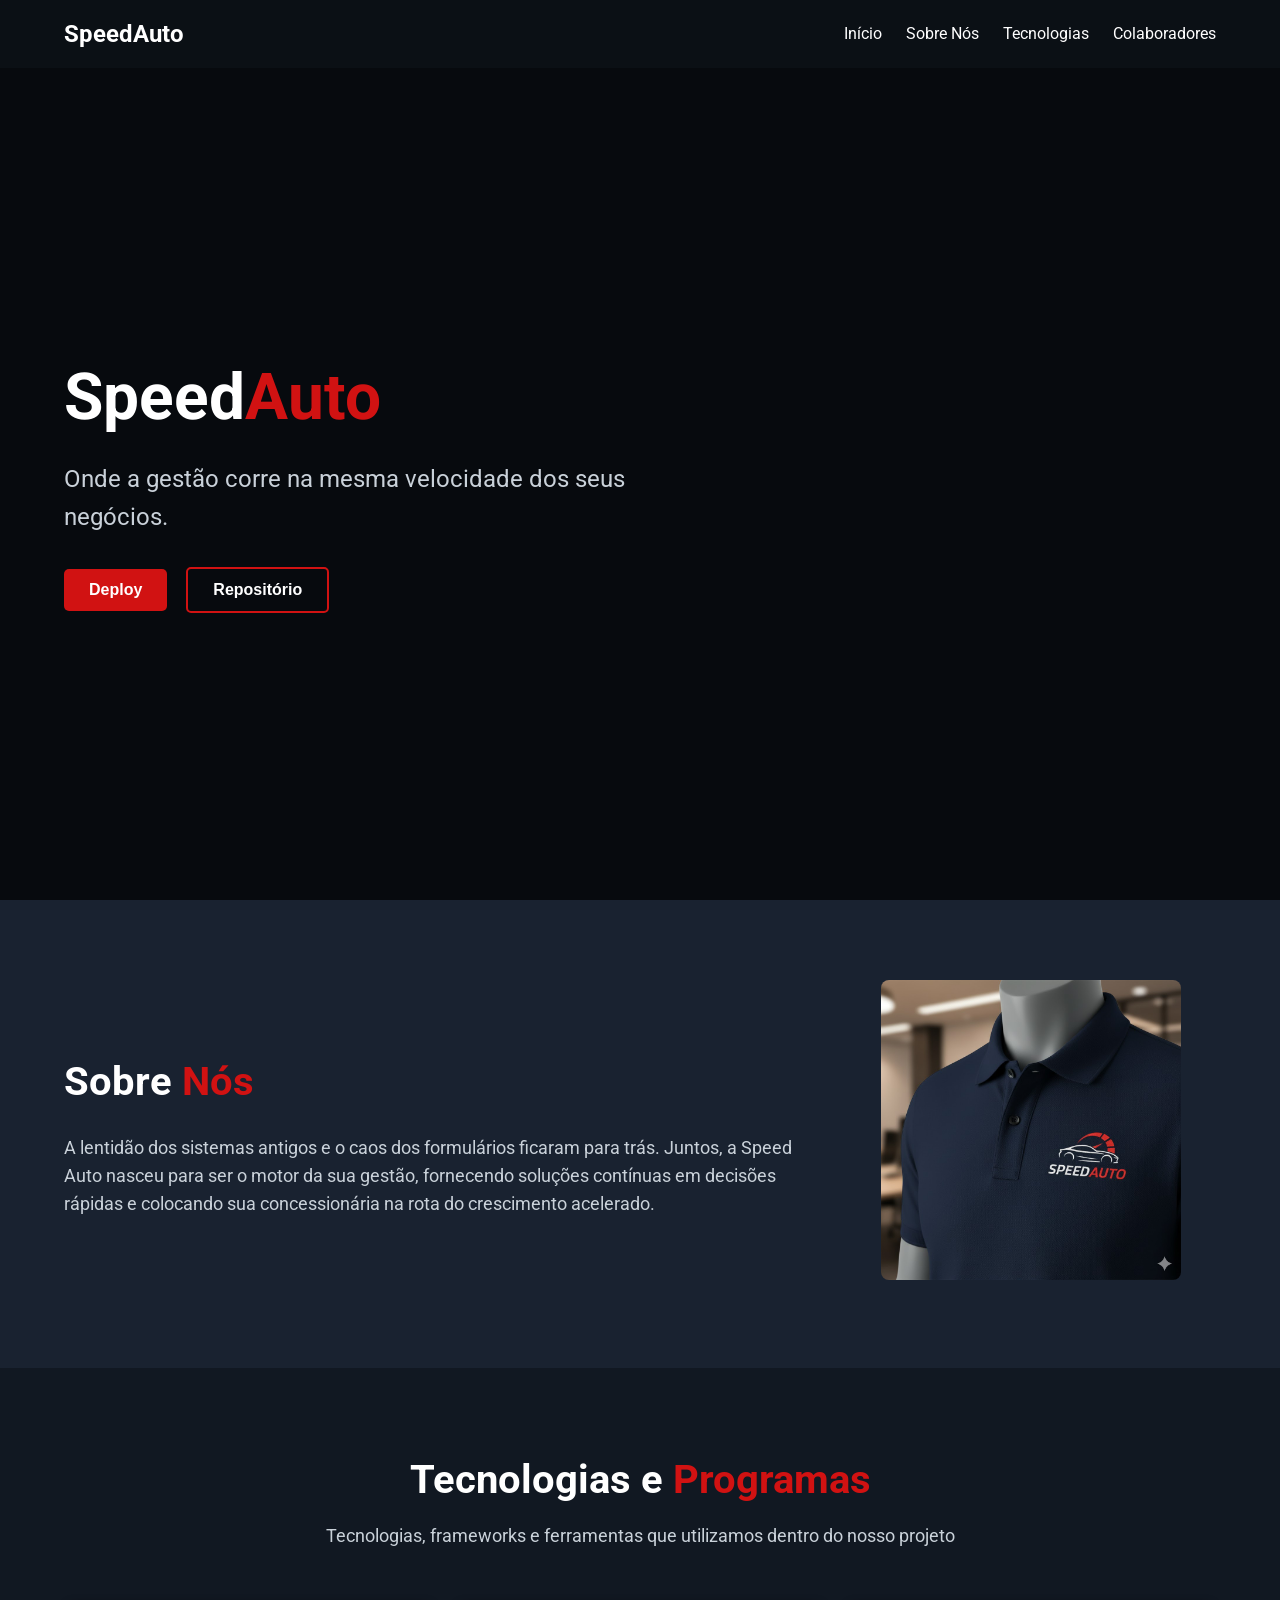
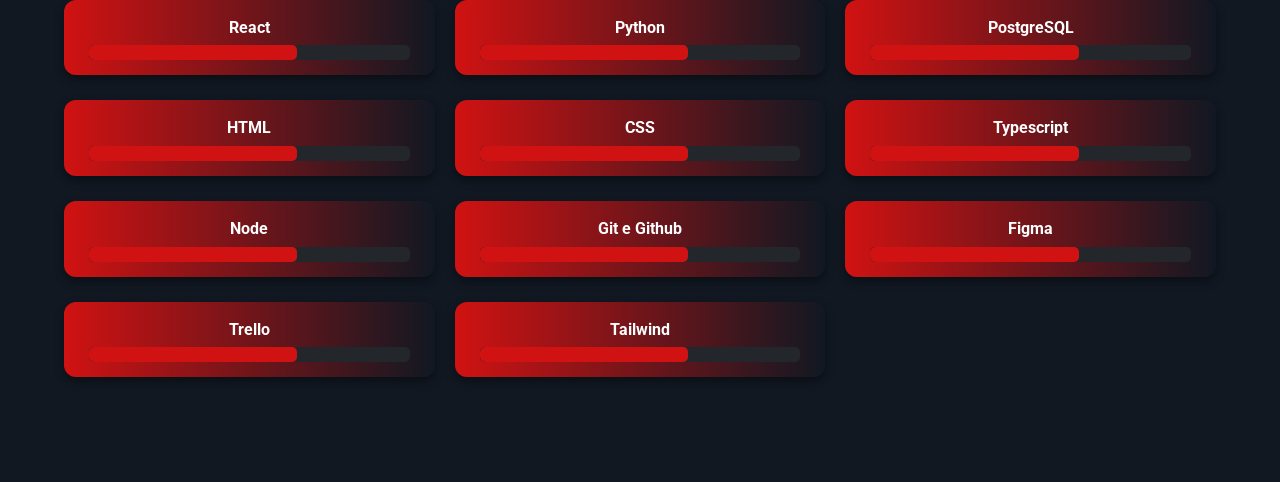
==== trabalho/index.html @ 15f043ed "Add files via upload" ====
<!DOCTYPE html>
<html lang="pt-BR">
<head>
    <meta charset="UTF-8">
    <meta name="viewport" content="width=device-width, initial-scale=1.0">
    <title>SpeedAuto - Gestão na velocidade do seu negócio</title>
    <link rel="stylesheet" href="style.css">
    <link href="https://fonts.googleapis.com/css2?family=Roboto:wght@400;700&display=swap" rel="stylesheet">
</head>
<body>

    <header>
        <div class="container">
            <div class="logo">SpeedAuto</div>
            <nav>
                <a href="#inicio">Início</a>
                <a href="#sobre">Sobre Nós</a>
                <a href="#tecnologias">Tecnologias</a>
                <a href="#colaboradores">Colaboradores</a>
            </nav>
        </div>
    </header>

    <section class="hero-section" id="inicio">
        <div class="overlay"></div>
        <div class="container content">
            <div class="hero-text">
                <h1>Speed<span class="auto-highlight">Auto</span></h1>
                <p>Onde a gestão corre na mesma velocidade dos seus negócios.</p>
                <div class="hero-actions">
                    <button class="btn deploy">Deploy</button>
                    <button class="btn repositorio">Repositório</button>
                </div>
            </div>
            <div class="hero-image">
                </div>
        </div>
    </section>

    <section class="about-section" id="sobre">
        <div class="container">
            <div class="about-content">
                <div class="about-text">
                    <h2>Sobre <span class="highlight">Nós</span></h2>
                    <p>A lentidão dos sistemas antigos e o caos dos formulários ficaram para trás. Juntos, a Speed Auto nasceu para ser o motor da sua gestão, fornecendo soluções contínuas em decisões rápidas e colocando sua concessionária na rota do crescimento acelerado.</p>
                </div>
                <div class="about-image">
                    <img src="camiseta.html.jpeg" alt="Camisa SpeedAuto">
                </div>
            </div>
        </div>
    </section>

    <section class="tech-section" id="tecnologias">
        <div class="container">
            <h2>Tecnologias e <span class="highlight">Programas</span></h2>
            <p class="subtitle">Tecnologias, frameworks e ferramentas que utilizamos dentro do nosso projeto</p>

            <div class="tech-grid">
                <div class="tech-column">
                    <div class="tech-item">
                        <span class="tech-name">React</span>
                        <div class="tech-bar"></div>
                    </div>
                    <div class="tech-item">
                        <span class="tech-name">HTML</span>
                        <div class="tech-bar"></div>
                    </div>
                    <div class="tech-item">
                        <span class="tech-name">Node</span>
                        <div class="tech-bar"></div>
                    </div>
                    <div class="tech-item">
                        <span class="tech-name">Trello</span>
                        <div class="tech-bar"></div>
                    </div>
                </div>

                <div class="tech-column">
                    <div class="tech-item">
                        <span class="tech-name">Python</span>
                        <div class="tech-bar"></div>
                    </div>
                    <div class="tech-item">
                        <span class="tech-name">CSS</span>
                        <div class="tech-bar"></div>
                    </div>
                    <div class="tech-item">
                        <span class="tech-name">Git e Github</span>
                        <div class="tech-bar"></div>
                    </div>
                    <div class="tech-item">
                        <span class="tech-name">Tailwind</span>
                        <div class="tech-bar"></div>
                    </div>
                </div>

                <div class="tech-column">
                    <div class="tech-item">
                        <span class="tech-name">PostgreSQL</span>
                        <div class="tech-bar"></div>
                    </div>
                    <div class="tech-item">
                        <span class="tech-name">Typescript</span>
                        <div class="tech-bar"></div>
                    </div>
                    <div class="tech-item">
                        <span class="tech-name">Figma</span>
                        <div class="tech-bar"></div>
                    </div>
                        </div>
                </div>
            </div>
        </div>
    </section>

    <footer>
        </footer>

</body>
</html>
---- trabalho/style.css ----
/* Variáveis de Cores */
:root {
    --primary-color: #d11212; /* Vermelho vibrante */
    --secondary-color: #111822; /* Fundo escuro/quase preto */
    --text-color: #ffffff;
    --background-dark: #192230; /* Fundo de seção */
    --bar-color: #23272b; /* Cor da barra de progresso (fundo) */
}

/* Reset Básico */
* {
    margin: 0;
    padding: 0;
    box-sizing: border-box;
}

body {
    font-family: 'Roboto', sans-serif;
    color: var(--text-color);
    background-color: var(--secondary-color);
    line-height: 1.6;
}

.container {
    width: 90%;
    max-width: 1200px;
    margin: 0 auto;
}

.highlight {
    color: var(--primary-color);
}

.btn {
    padding: 10px 20px;
    border: none;
    border-radius: 5px;
    cursor: pointer;
    font-weight: bold;
    transition: background-color 0.3s;
}

/* --- Cabeçalho --- */
header {
    background-color: rgba(13, 17, 23, 0.9); /* Fundo semi-transparente */
    position: fixed;
    width: 100%;
    z-index: 100;
}

header .container {
    display: flex;
    justify-content: space-between;
    align-items: center;
    padding: 15px 0;
}

.logo {
    font-size: 1.5rem;
    font-weight: 700;
    color: var(--text-color);
}

nav a {
    color: var(--text-color);
    text-decoration: none;
    margin-left: 20px;
    transition: color 0.3s;
}

nav a:hover {
    color: var(--primary-color);
}

.btn-abrir {
    background-color: #2da44e; /* Botão verde para contraste */
    color: var(--text-color);
    padding: 8px 15px;
    margin-left: 20px;
    border: none;
    border-radius: 5px;
    cursor: pointer;
    font-weight: bold;
}

/* --- Hero Section --- */
.hero-section {
    position: relative;
    height: 100vh;
    display: flex;
    align-items: center;
    justify-content: center;
    text-align: left;
    /* Imagem de Fundo Placeholder */
    background-image: url('https://via.placeholder.com/1920x1080/0d1117/ffffff?text=Fundo+Oficina+Mecânica'); 
    background-size: cover;
    background-position: center;
}

.overlay {
    position: absolute;
    top: 0;
    left: 0;
    width: 100%;
    height: 100%;
    background: rgba(0, 0, 0, 0.6); /* Escurece a imagem */
}

.hero-section .content {
    position: relative;
    z-index: 1;
    display: flex;
    flex-direction: column;
    justify-content: center;
    height: 100%;
    padding-top: 60px; /* Ajusta por causa do cabeçalho fixo */
}

.hero-text {
    max-width: 600px;
}

.hero-text h1 {
    font-size: 4rem;
    font-weight: 700;
    margin-bottom: 10px;
}

.hero-text .auto-highlight {
    color: var(--primary-color);
}

.hero-text p {
    font-size: 1.5rem;
    margin-bottom: 30px;
    color: #c9d1d9;
}

.hero-actions .btn {
    margin-right: 15px;
    font-size: 1rem;
    padding: 12px 25px;
}

.deploy {
    background-color: var(--primary-color);
    color: var(--text-color);
}

.repositorio {
    background-color: transparent;
    border: 2px solid var(--primary-color);
    color: var(--text-color);
}

/* --- Seção Sobre Nós --- */
.about-section {
    padding: 80px 0;
    background-color: var(--background-dark);
}

.about-content {
    display: flex;
    gap: 40px;
    align-items: center;
}

.about-text {
    flex: 2;
}

.about-text h2 {
    font-size: 2.5rem;
    margin-bottom: 20px;
}

.about-text p {
    font-size: 1.1rem;
    color: #c9d1d9;
}

.about-image {
    flex: 1;
    text-align: center;
}

.about-image img {
    width: 100%;
    max-width: 300px;
    height: auto;
    border-radius: 8px;
    object-fit: cover;
}



/* --- Seção Tecnologias --- */
.tech-section {
    padding: 80px 0;
    background-color: var(--secondary-color);
}

.tech-section h2 {
    font-size: 2.5rem;
    margin-bottom: 10px;
    text-align: center;
}

.tech-section .subtitle {
    text-align: center;
    color: #c9d1d9;
    margin-bottom: 50px;
    font-size: 1.1rem;
}

.tech-grid {
    display: flex;
    justify-content: space-between;
    gap: 40px;
}

.tech-column {
    flex: 1;
    min-width: 120px;
}

.tech-item {
    margin-bottom: 25px;
}

.tech-name {
    display: block;
    margin-bottom: 5px;
    font-weight: 700;
}

.tech-bar {
    background-color: var(--bar-color);
    height: 15px;
    border-radius: 5px;
    position: relative;
    overflow: hidden;
}

.tech-bar::after {
    content: '';
    position: absolute;
    top: 0;
    left: 0;
    height: 100%;
    background-color: var(--primary-color);
    /* Largura das barras (estimativa visual) */
    width: 65%; /* Exemplo para React, Python, PostgreSQL */
    border-radius: 5px;
}

/* --- Seção Tecnologias e Programas --- */
.tech-section {
    padding: 80px 0;
    background-color: var(--secondary-color);
}

.tech-section h2 {
    font-size: 2.5rem;
    margin-bottom: 10px;
    text-align: center;
}

.tech-section .subtitle {
    text-align: center;
    color: #c9d1d9;
    margin-bottom: 50px;
    font-size: 1.1rem;
}

/* Grade dos cards */
.tech-grid {
    display: flex;
    justify-content: center;
    flex-wrap: wrap;
    gap: 25px;
}

/* Cada item (React, Python, etc.) */
.tech-item {
    background: linear-gradient(90deg, #d11212, #111822);
    border-radius: 12px;
    color: #ffffff;
    font-weight: bold;
    font-size: 1rem;
    padding: 15px 25px;
    text-align: center;
    box-shadow: 0 4px 10px rgba(0, 0, 0, 0.4);
    transition: transform 0.3s ease, box-shadow 0.3s ease;
}
/* Efeito hover */
.tech-item:hover {
    transform: translateY(-6px);
    box-shadow: 0 6px 20px rgba(0, 0, 0, 0.6);
}

/* Layout em 3 colunas para telas grandes */
@media (min-width: 900px) {
    .tech-grid {
        display: grid;
        grid-template-columns: repeat(3, 1fr);
        gap: 10px 20px;
    }
}

/* Responsividade */
@media (max-width: 768px) {
    .tech-grid {
        grid-template-columns: 1fr 1fr;
    }
}


/* --- Responsividade Básica --- */
@media (max-width: 768px) {
    .hero-text h1 {
        font-size: 3rem;
    }

    .hero-text p {
        font-size: 1.2rem;
    }

    .about-content {
        flex-direction: column;
        text-align: center;
    }

    .about-image {
        order: -1; /* Move a imagem para cima no mobile */
        margin-bottom: 20px;
    }

    .tech-grid {
        flex-direction: column;
        gap: 20px;
    }

    nav {
        display: none; /* Simplifica a navegação para mobile */
    }

    header .container {
        justify-content: center;
    }

    .logo {
        margin-right: 0;
    }
    
    /* Para o exemplo, vamos simplificar o cabeçalho no mobile */
    nav {
        display: flex;
        flex-wrap: wrap;
        justify-content: center;
        margin-top: 10px;
    }
    nav a, .btn-abrir {
        margin: 5px 10px;
    }
}
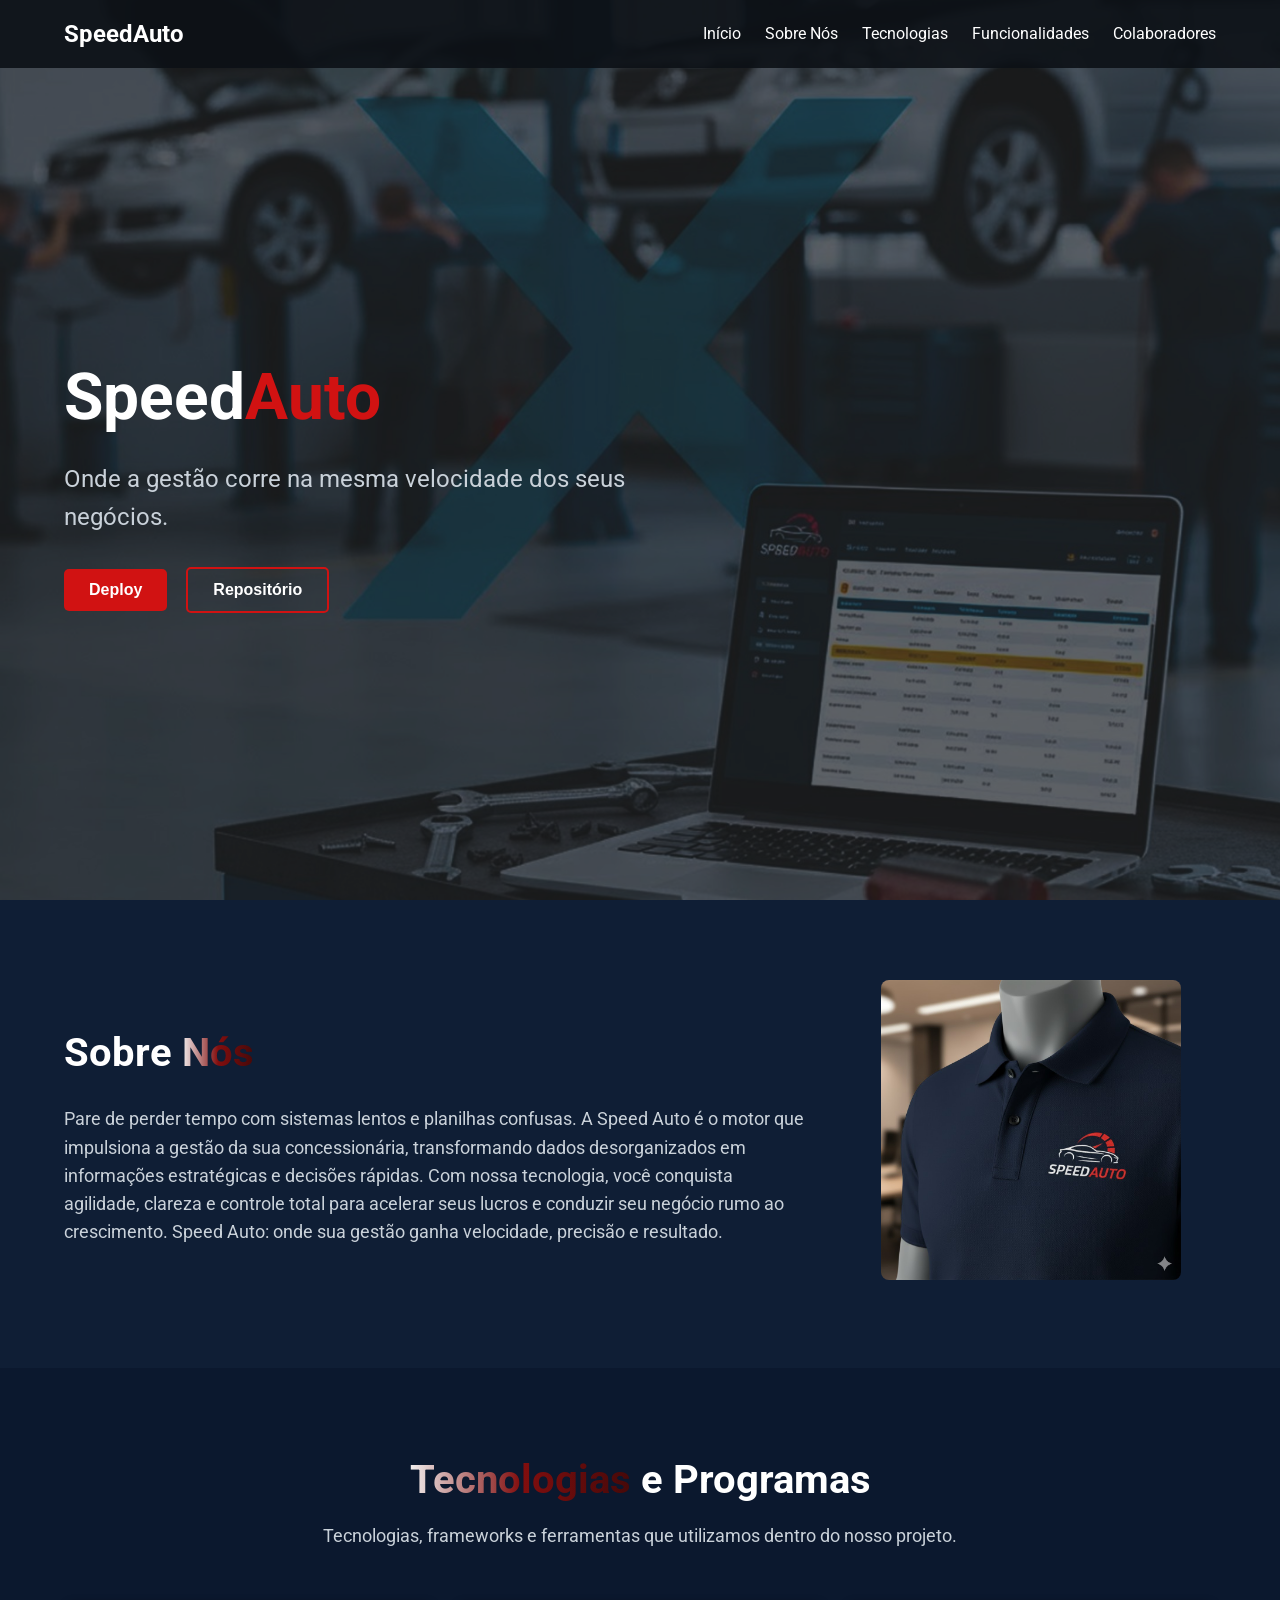
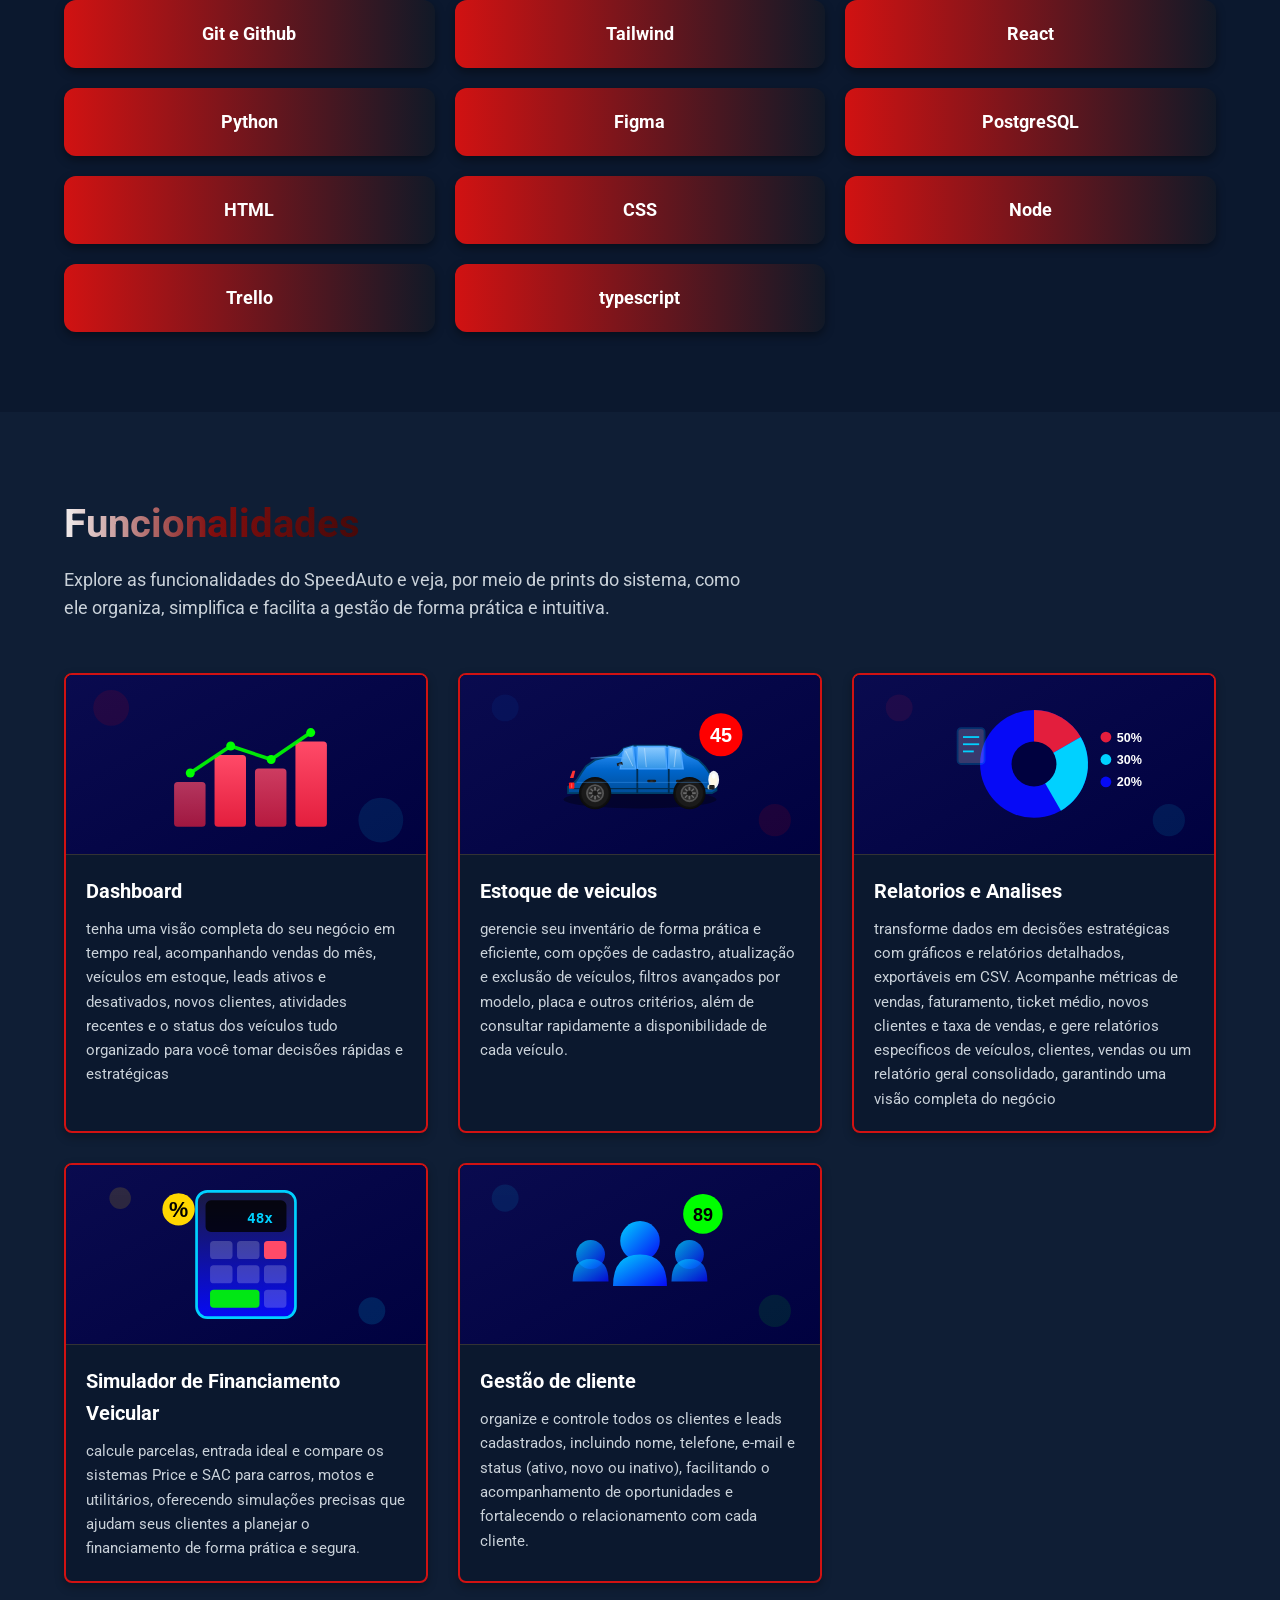
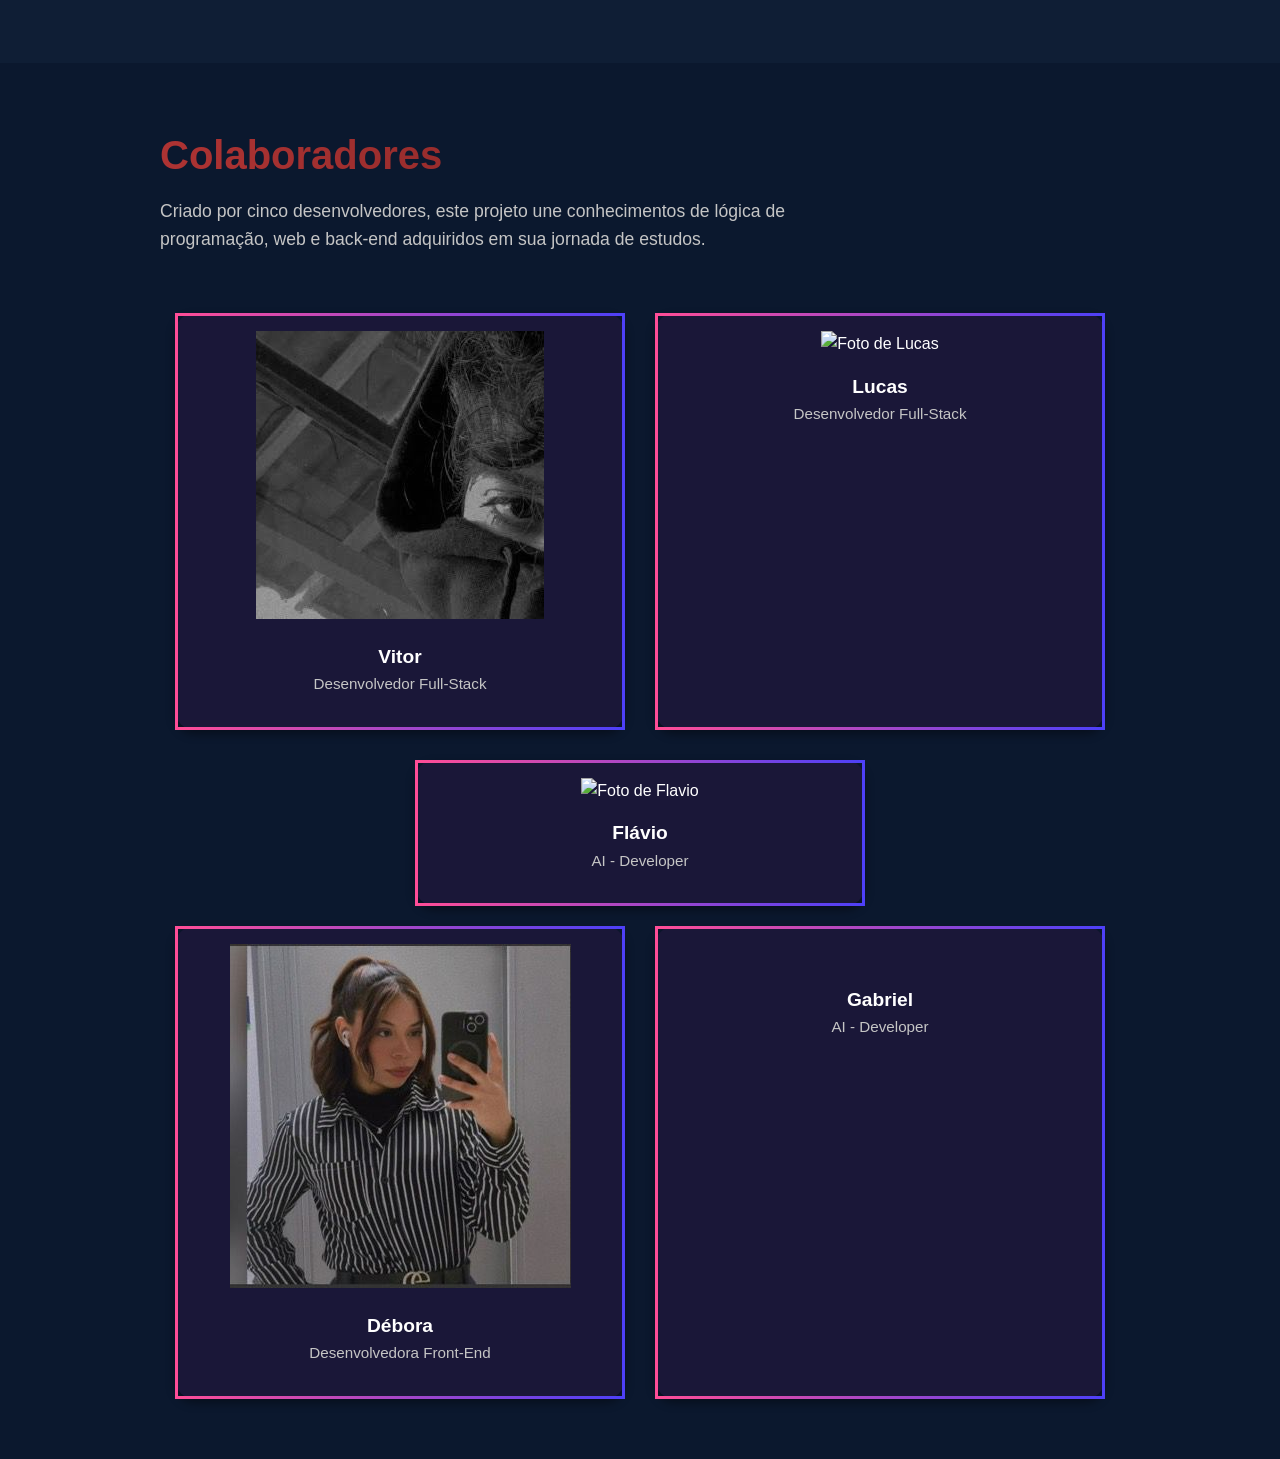
==== commit 79d7dabb: "Add files via upload" ====
--- a/trabalho/index.html
+++ b/trabalho/index.html
@@ -16,8 +16,9 @@
                 <a href="#inicio">Início</a>
                 <a href="#sobre">Sobre Nós</a>
                 <a href="#tecnologias">Tecnologias</a>
+                <a href="#funcionalidades">Funcionalidades</a>
                 <a href="#colaboradores">Colaboradores</a>
-            </nav>
+            </nav> 
         </div>
     </header>
 
@@ -25,12 +26,29 @@
         <div class="overlay"></div>
         <div class="container content">
             <div class="hero-text">
-                <h1>Speed<span class="auto-highlight">Auto</span></h1>
-                <p>Onde a gestão corre na mesma velocidade dos seus negócios.</p>
-                <div class="hero-actions">
-                    <button class="btn deploy">Deploy</button>
-                    <button class="btn repositorio">Repositório</button>
-                </div>
+            <h1>Speed<span class="auto-highlight">Auto</span></h1>
+            <p>Onde a gestão corre na mesma velocidade dos seus negócios.</p>
+            <div class="hero-actions">
+                <button class="btn deploy" data-link="https://seulinkdeploy.com">Deploy</button>
+                <button class="btn repositorio" data-link="https://github.com/lukinhasc-dev/speedauto">Repositório</button>
+            </div>
+        </div>
+    </div>
+</section>
+
+<script>
+    const buttons = document.querySelectorAll('.hero-actions button');
+
+    buttons.forEach(btn => {
+        btn.addEventListener('click', () => {
+            const link = btn.getAttribute('data-link');
+            window.open(link, '_blank'); // abre em nova aba
+        });
+    });
+</script>
+
+</div>
+
             </div>
             <div class="hero-image">
                 </div>
@@ -42,7 +60,10 @@
             <div class="about-content">
                 <div class="about-text">
                     <h2>Sobre <span class="highlight">Nós</span></h2>
-                    <p>A lentidão dos sistemas antigos e o caos dos formulários ficaram para trás. Juntos, a Speed Auto nasceu para ser o motor da sua gestão, fornecendo soluções contínuas em decisões rápidas e colocando sua concessionária na rota do crescimento acelerado.</p>
+                    <p>Pare de perder tempo com sistemas lentos e planilhas confusas.
+A Speed Auto é o motor que impulsiona a gestão da sua concessionária, transformando dados desorganizados em informações estratégicas e decisões rápidas.
+Com nossa tecnologia, você conquista agilidade, clareza e controle total para acelerar seus lucros e conduzir seu negócio rumo ao crescimento.
+Speed Auto: onde sua gestão ganha velocidade, precisão e resultado.</p>
                 </div>
                 <div class="about-image">
                     <img src="camiseta.html.jpeg" alt="Camisa SpeedAuto">
@@ -51,71 +72,210 @@
         </div>
     </section>
 
-    <section class="tech-section" id="tecnologias">
-        <div class="container">
-            <h2>Tecnologias e <span class="highlight">Programas</span></h2>
-            <p class="subtitle">Tecnologias, frameworks e ferramentas que utilizamos dentro do nosso projeto</p>
-
-            <div class="tech-grid">
-                <div class="tech-column">
-                    <div class="tech-item">
-                        <span class="tech-name">React</span>
-                        <div class="tech-bar"></div>
-                    </div>
-                    <div class="tech-item">
-                        <span class="tech-name">HTML</span>
-                        <div class="tech-bar"></div>
-                    </div>
-                    <div class="tech-item">
-                        <span class="tech-name">Node</span>
-                        <div class="tech-bar"></div>
-                    </div>
-                    <div class="tech-item">
-                        <span class="tech-name">Trello</span>
-                        <div class="tech-bar"></div>
-                    </div>
-                </div>
-
-                <div class="tech-column">
-                    <div class="tech-item">
-                        <span class="tech-name">Python</span>
-                        <div class="tech-bar"></div>
-                    </div>
-                    <div class="tech-item">
-                        <span class="tech-name">CSS</span>
-                        <div class="tech-bar"></div>
-                    </div>
-                    <div class="tech-item">
-                        <span class="tech-name">Git e Github</span>
-                        <div class="tech-bar"></div>
-                    </div>
-                    <div class="tech-item">
-                        <span class="tech-name">Tailwind</span>
-                        <div class="tech-bar"></div>
-                    </div>
-                </div>
-
-                <div class="tech-column">
-                    <div class="tech-item">
-                        <span class="tech-name">PostgreSQL</span>
-                        <div class="tech-bar"></div>
-                    </div>
-                    <div class="tech-item">
-                        <span class="tech-name">Typescript</span>
-                        <div class="tech-bar"></div>
-                    </div>
-                    <div class="tech-item">
-                        <span class="tech-name">Figma</span>
-                        <div class="tech-bar"></div>
-                    </div>
-                        </div>
-                </div>
-            </div>
-        </div>
-    </section>
+    <section class="tech-section">
+  <div class="container"><h2 class="section-title">
+    <span class="highlight">Tecnologias</span> e Programas</h2>
+</h2>
+    <p class="subtitle">Tecnologias, frameworks e ferramentas que utilizamos dentro do nosso projeto.</p>
+
+    <div class="tech-grid">
+      <div class="tech-item">Git e Github</div>
+      <div class="tech-item">Tailwind</div>
+      <div class="tech-item">React</div>
+      <div class="tech-item">Python</div>
+      <div class="tech-item">Figma</div>
+      <div class="tech-item">PostgreSQL</div>
+      <div class="tech-item">HTML</div>
+      <div class="tech-item">CSS</div>
+      <div class="tech-item">Node</div>
+      <div class="tech-item">Trello</div>
+      <div class="tech-item">typescript</div>
+
+      </div>
+    </div>
+  </div>
+</section>
 
     <footer>
         </footer>
-
-</body>
-</html>+        <section class="funcionalidades-section">
+    <div class="container">
+        
+        <h2 class="section-title">
+    <span class="highlight">Funcionalidades</span>
+</h2>
+
+        <p class="section-subtitle">
+            Explore as funcionalidades do SpeedAuto e veja, por meio de prints do sistema, 
+            como ele organiza, simplifica e facilita a gestão de forma prática e intuitiva.
+        </p>
+
+        <div class="cards-grid">
+            
+            <div class="feature-card highlighted-card">
+                <div class="card-image-placeholder">
+                    <img src="dashboard.svg" alt="Print da funcionalidade Sistema de Carros">
+                </div>
+                <div class="card-content">
+                    <h3>Dashboard</h3>
+                    <p>tenha uma visão completa do seu negócio em tempo real, acompanhando vendas do mês, veículos em estoque, leads ativos e desativados, novos clientes, atividades recentes e o status dos veículos tudo organizado para você tomar decisões rápidas e estratégicas<p>
+                </div>
+            </div>
+
+            <div class="feature-card highlighted-card">
+                <div class="card-image-placeholder">
+                    <img src="estoque.svg" alt="Print da funcionalidade Sistema de Carros">
+                </div>
+                <div class="card-content">
+                    <h3>Estoque de veiculos</h3>
+                    <p>gerencie seu inventário de forma prática e eficiente, com opções de cadastro, atualização e exclusão de veículos, filtros avançados por modelo, placa e outros critérios, além de consultar rapidamente a disponibilidade de cada veículo.<p>
+                </div>
+            </div>
+
+            <div class="feature-card highlighted-card">
+                <div class="card-image-placeholder">
+                    <img src="relatorios.svg" alt="Print da funcionalidade Sistema de Carros">
+                </div>
+                <div class="card-content">
+                    <h3>Relatorios e Analises</h3>
+                    <p> transforme dados em decisões estratégicas com gráficos e relatórios detalhados, exportáveis em CSV. Acompanhe métricas de vendas, faturamento, ticket médio, novos clientes e taxa de vendas, e gere relatórios específicos de veículos, clientes, vendas ou um relatório geral consolidado, garantindo uma visão completa do negócio</p>
+                </div>
+            </div>
+
+            <div class="feature-card highlighted-card">
+                <div class="card-image-placeholder">
+                    <img src="financiamento.svg" alt="Print da funcionalidade Sistema de Carros">
+                </div>
+                <div class="card-content">
+                    <h3>Simulador de Financiamento Veicular</h3>
+                    <p>calcule parcelas, entrada ideal e compare os sistemas Price e SAC para carros, motos e utilitários, oferecendo simulações precisas que ajudam seus clientes a planejar o financiamento de forma prática e segura.</p>
+                </div>
+            </div>
+
+            <div class="feature-card highlighted-card">
+                <div class="card-image-placeholder">
+                    <img src="clientes.svg" alt="Print da funcionalidade Sistema de Carros">
+                </div>
+                <div class="card-content">
+                    <h3>Gestão de cliente</h3>
+                    <p>organize e controle todos os clientes e leads cadastrados, incluindo nome, telefone, e-mail e status (ativo, novo ou inativo), facilitando o acompanhamento de oportunidades e fortalecendo o relacionamento com cada cliente.</p>
+                </div>
+            </div>
+        </div>
+    </div>
+</section>
+<section class="colaboradores-section">
+
+    <h2 class="titulo-colaboradores">Colabo<span>radores</span></h2>
+
+    <p class="descricao">
+        Criado por cinco desenvolvedores, este projeto une conhecimentos de lógica de programação, web e back-end adquiridos em sua jornada de estudos.
+    </p>
+
+    
+    <div class="cards-container">
+
+        <div class="card">
+            <img src="vitor.jpeg" alt="Foto de Vitor">
+            <h3 class="nome">Vitor</h3>
+            <p class="cargo">Desenvolvedor Full-Stack</p>
+            
+            <div class="links-sociais">
+                <a data-link="https://github.com/vt-debug"
+                   onclick="window.open(this.dataset.link, '_blank')"
+                   rel="noopener noreferrer">
+                    <i class="fab fa-github"></i>
+                </a>
+
+                <a data-link="https://linkedin.com/in/vitor"
+                   onclick="window.open(this.dataset.link, '_blank')"
+                   rel="noopener noreferrer">
+                    <i class="fab fa-linkedin"></i>
+                </a>
+            </div>
+        </div>
+
+        <div class="card">
+            <img src="" alt="Foto de Lucas">
+            <h3 class="nome">Lucas</h3>
+            <p class="cargo">Desenvolvedor Full-Stack</p>
+
+            <div class="links-sociais">
+                <a data-link="https://github.com/"
+                   onclick="window.open(this.dataset.link, '_blank')"
+                   rel="noopener noreferrer">
+                    <i class="fab fa-github"></i>
+                </a>
+
+                <a data-link="https://linkedin.com/"
+                   onclick="window.open(this.dataset.link, '_blank')"
+                   rel="noopener noreferrer">
+                    <i class="fab fa-linkedin"></i>
+                </a>
+            </div>
+        </div>
+
+        <div class="card">
+            <img src="" alt="Foto de Flavio">
+            <h3 class="nome">Flávio</h3>
+            <p class="cargo">AI - Developer</p>
+
+            <div class="links-sociais">
+                <a data-link="https://github.com/"
+                   onclick="window.open(this.dataset.link, '_blank')"
+                   rel="noopener noreferrer">
+                    <i class="fab fa-github"></i>
+                </a>
+
+                <a data-link="https://linkedin.com/"
+                   onclick="window.open(this.dataset.link, '_blank')"
+                   rel="noopener noreferrer">
+                    <i class="fab fa-linkedin"></i>
+                </a>
+            </div>
+        </div>
+
+    </div>
+<div class="cards-container linha-3">
+
+    <div class="card">
+        <img src="debora.jpeg" alt="">
+        <h3 class="nome">Débora</h3>
+        <p class="cargo">Desenvolvedora Front-End</p>
+
+        <div class="links-sociais">
+            <a data-link="https://github.com/"
+               onclick="window.open(this.dataset.link, '_blank')"
+               rel="noopener noreferrer">
+                <i class="fab fa-github"></i>
+            </a>
+
+            <a data-link="https://linkedin.com/"
+               onclick="window.open(this.dataset.link, '_blank')"
+               rel="noopener noreferrer">
+                <i class="fab fa-linkedin"></i>
+            </a>
+        </div>
+    </div>
+
+    <div class="card">
+        <img src="" alt="">
+        <h3 class="nome">Gabriel</h3>
+        <p class="cargo">AI - Developer</p>
+
+        <div class="links-sociais">
+            <a data-link="https://github.com/"
+               onclick="window.open(this.dataset.link, '_blank')"
+               rel="noopener noreferrer">
+                <i class="fab fa-github"></i>
+            </a>
+
+            <a data-link="https://linkedin.com/"
+               onclick="window.open(this.dataset.link, '_blank')"
+               rel="noopener noreferrer">
+                <i class="fab fa-linkedin"></i>
+            </a>
+        </div>
+    </div>
+
+</div>
--- a/trabalho/style.css
+++ b/trabalho/style.css
@@ -1,13 +1,12 @@
 /* Variáveis de Cores */
 :root {
     --primary-color: #d11212; /* Vermelho vibrante */
-    --secondary-color: #111822; /* Fundo escuro/quase preto */
+    --secondary-color: #121f37; /* Fundo escuro/quase preto */
     --text-color: #ffffff;
     --background-dark: #192230; /* Fundo de seção */
     --bar-color: #23272b; /* Cor da barra de progresso (fundo) */
 }
 
-/* Reset Básico */
 * {
     margin: 0;
     padding: 0;
@@ -92,7 +91,7 @@
     justify-content: center;
     text-align: left;
     /* Imagem de Fundo Placeholder */
-    background-image: url('https://via.placeholder.com/1920x1080/0d1117/ffffff?text=Fundo+Oficina+Mecânica'); 
+    background-image: url('fundo\ css.jpeg'); 
     background-size: cover;
     background-position: center;
 }
@@ -114,6 +113,7 @@
     justify-content: center;
     height: 100%;
     padding-top: 60px; /* Ajusta por causa do cabeçalho fixo */
+    
 }
 
 .hero-text {
@@ -153,7 +153,6 @@
     color: var(--text-color);
 }
 
-/* --- Seção Sobre Nós --- */
 .about-section {
     padding: 80px 0;
     background-color: var(--background-dark);
@@ -191,10 +190,6 @@
     border-radius: 8px;
     object-fit: cover;
 }
-
-
-
-/* --- Seção Tecnologias --- */
 .tech-section {
     padding: 80px 0;
     background-color: var(--secondary-color);
@@ -215,152 +210,420 @@
 
 .tech-grid {
     display: flex;
-    justify-content: space-between;
-    gap: 40px;
-}
-
-.tech-column {
-    flex: 1;
-    min-width: 120px;
-}
-
-.tech-item {
-    margin-bottom: 25px;
-}
-
-.tech-name {
-    display: block;
-    margin-bottom: 5px;
-    font-weight: 700;
-}
-
-.tech-bar {
-    background-color: var(--bar-color);
-    height: 15px;
-    border-radius: 5px;
-    position: relative;
-    overflow: hidden;
-}
-
-.tech-bar::after {
-    content: '';
-    position: absolute;
-    top: 0;
-    left: 0;
-    height: 100%;
-    background-color: var(--primary-color);
-    /* Largura das barras (estimativa visual) */
-    width: 65%; /* Exemplo para React, Python, PostgreSQL */
-    border-radius: 5px;
-}
-
-/* --- Seção Tecnologias e Programas --- */
-.tech-section {
-    padding: 80px 0;
-    background-color: var(--secondary-color);
-}
-
-.tech-section h2 {
-    font-size: 2.5rem;
-    margin-bottom: 10px;
-    text-align: center;
-}
-
-.tech-section .subtitle {
-    text-align: center;
-    color: #c9d1d9;
-    margin-bottom: 50px;
-    font-size: 1.1rem;
-}
-
-/* Grade dos cards */
-.tech-grid {
-    display: flex;
     justify-content: center;
     flex-wrap: wrap;
     gap: 25px;
 }
 
-/* Cada item (React, Python, etc.) */
 .tech-item {
-    background: linear-gradient(90deg, #d11212, #111822);
+    background: linear-gradient(90deg, #d11212, #111927);
     border-radius: 12px;
     color: #ffffff;
     font-weight: bold;
-    font-size: 1rem;
-    padding: 15px 25px;
+    font-size: 1.1rem;
+    padding: 20px 30px;
     text-align: center;
     box-shadow: 0 4px 10px rgba(0, 0, 0, 0.4);
     transition: transform 0.3s ease, box-shadow 0.3s ease;
 }
-/* Efeito hover */
 .tech-item:hover {
     transform: translateY(-6px);
     box-shadow: 0 6px 20px rgba(0, 0, 0, 0.6);
 }
 
-/* Layout em 3 colunas para telas grandes */
 @media (min-width: 900px) {
     .tech-grid {
         display: grid;
         grid-template-columns: repeat(3, 1fr);
-        gap: 10px 20px;
-    }
-}
-
-/* Responsividade */
+        gap: 20px;
+    }
+}
 @media (max-width: 768px) {
     .tech-grid {
         grid-template-columns: 1fr 1fr;
     }
 }
-
-
-/* --- Responsividade Básica --- */
+/* Variável de Cores (Apenas para referência, o código principal usará as variáveis existentes) */
+:root {
+    --primary-color:#d11212; /* Vermelho vibrante */
+    --secondary-color: #0b182e; /* Fundo escuro/quase preto */
+    --text-color: #ffffff;
+    --background-dark: #0f1e35; 
+}
+.container {
+    width: 90%;
+    max-width: 1200px;
+    margin: 0 auto;
+}
+
+.highlight {
+    background: linear-gradient(90deg, #f2eeee, #820e0e, #460909);
+    -webkit-background-clip: text;
+    -webkit-text-fill-color: transparent;
+    background-clip: text;
+    color: transparent;
+}
+.funcionalidades-section {
+    padding: 80px 0;
+    background-color: var(--background-dark, #192230); 
+}
+
+.section-title {
+    font-size: 2.5rem;
+    margin-bottom: 10px;
+    text-align: left; 
+    color: inherit; 
+}
+
+.section-subtitle {
+    text-align: left; 
+    color: #c9d1d9;
+    margin-bottom: 50px;
+    font-size: 1.1rem;
+    max-width: 700px; 
+}
+
+
+
+.cards-grid {
+    display: grid;
+    
+    grid-template-columns: repeat(3, 1fr); 
+    gap: 30px;
+}
+
+.feature-card {
+    background-color: var(--secondary-color, #111822);
+    border-radius: 8px;
+    box-shadow: 0 4px 10px rgba(0, 0, 0, 0.3);
+    overflow: hidden;
+    transition: transform 0.3s ease, box-shadow 0.3s ease;
+    cursor: pointer;
+}
+
+/* Efeito ao passar o mouse */
+.feature-card:hover {
+    transform: translateY(-6px);
+    box-shadow: 0 8px 20px rgba(0, 0, 0, 0.5);
+}
+
+.highlighted-card {
+    border: 2px solid var(--primary-color, #d11212);
+}
+
+/* Área da Imagem */
+.card-image-placeholder {
+    width: 100%;
+    height: 180px; 
+    background-color: #0d121c; 
+    border-bottom: 1px solid #333; 
+    display: flex;
+    justify-content: center;
+    align-items: center;
+}
+
+.card-image-placeholder img {
+    width: 100%;
+    height: 100%;
+    object-fit: cover; 
+    display: block;
+}
+
+.card-content {
+    padding: 20px;
+}
+
+.card-content h3 {
+    font-size: 1.25rem;
+    color: var(--text-color, #ffffff);
+    margin-bottom: 10px;
+}
+
+.card-content p {
+    font-size: 0.95rem;
+    color: #c9d1d9;
+}
+
+@media (max-width: 900px) {
+    .cards-grid {
+        
+        grid-template-columns: repeat(2, 1fr); 
+    }
+}
+
+@media (max-width: 500px) {
+    .cards-grid {
+        
+        grid-template-columns: 1fr; 
+    }
+    .section-title, .section-subtitle {
+        text-align: center;
+    }
+}
+.colaboradores-section {
+    max-width: 1000px;
+    width: 100%;
+    margin: 60px auto; 
+    padding: 0 20px;
+    box-sizing: border-box;
+    background: transparent; 
+    color: #FFFFFF; 
+    font-family: Arial, sans-serif;
+}
+
+.titulo-colaboradores {
+    font-size: 2.5rem;
+    font-weight: 700;
+    text-align: left; 
+    margin-bottom: 10px;
+
+    background-image: linear-gradient(to right, #a71a28, #ba3f3f); 
+    -webkit-background-clip: text; 
+    -webkit-text-fill-color: transparent; 
+    background-clip: text;
+    color: transparent; 
+}
+
+
+.descricao {
+    max-width: 700px;
+    margin: 0 auto 40px 0; 
+    font-size: 1.1rem;
+    line-height: 1.6;
+    color: #C5C5C5; 
+    text-align: left;
+}
+
+.cards-container {
+    display: flex;
+    justify-content: center;
+    gap: 30px; 
+    flex-wrap: wrap;
+    padding-top: 20px;
+}
+
+.card {
+    background-color: #1A1738; /* Fundo do card escuro */
+    width: 200px; /* Largura ajustada */
+    padding: 15px; /* Padding ajustado */
+    border-radius: 10px; /* Bordas arredondadas */
+    text-align: center;
+    box-shadow: 0 4px 10px rgba(0, 0, 0, 0.4);
+    
+    border: 3px solid transparent; 
+    border-image: linear-gradient(to right, #45247e, #1c184a); 
+    border-image-slice: 1; 
+    transition: transform .2s ease;
+}
+
+.card:hover {
+    transform: translateY(-5px);
+}
+
+.perfil {
+    width: 100%;
+    height: 180px; 
+    background: #000; 
+    border-radius: 5px; 
+    margin-bottom: 15px;
+    overflow: hidden;
+}
+
+.perfil-img { 
+    width: 100%;
+    height: 100%;
+    object-fit: cover;
+}
+
+.nome {
+    margin-top: 15px;
+    font-weight: 700;
+    font-size: 1.2rem;
+    color: #FFFFFF; 
+}
+
+.cargo {
+    font-size: 0.95rem;
+    margin-bottom: 15px;
+    color: #C5C5C5; 
+}
+
+.links-sociais {
+    display: flex;
+    justify-content: center;
+    gap: 15px;
+}
+
+.links-sociais a {
+    font-size: 1.5em; 
+    color: #C5C5C5; 
+    transition: color .2s ease, transform .2s ease;
+}
+
+.links-sociais a:hover {
+    color: #FF4D97; 
+    transform: scale(1.2);
+}
+
 @media (max-width: 768px) {
-    .hero-text h1 {
-        font-size: 3rem;
-    }
-
-    .hero-text p {
-        font-size: 1.2rem;
-    }
-
-    .about-content {
-        flex-direction: column;
+    .cards-container {
+        gap: 20px;
+    }
+
+    .card {
+        width: 45%;
+        max-width: 250px;
+    }
+}
+
+@media (max-width: 500px) {
+    .card {
+        width: 85%;
+        max-width: 300px;
+    }
+    .titulo-colaboradores, .descricao {
         text-align: center;
     }
-
-    .about-image {
-        order: -1; /* Move a imagem para cima no mobile */
-        margin-bottom: 20px;
-    }
-
-    .tech-grid {
-        flex-direction: column;
+    .descricao {
+        margin: 0 auto 40px auto;
+    }
+}
+.colaboradores-section {
+    max-width: 1000px;
+    width: 100%;
+    margin: 60px auto; 
+    padding: 0 20px;
+    box-sizing: border-box;
+    background: transparent; 
+    color: #FFFFFF;
+    font-family: Arial, sans-serif;
+}
+
+.titulo-colaboradores {
+    font-size: 2.5rem;
+    font-weight: 700;
+    text-align: left;
+    margin-bottom: 10px;
+    
+    background-image: linear-gradient(to right, #ae3333, #651d1d); 
+    -webkit-background-clip: text; 
+    -webkit-text-fill-color: transparent; 
+    background-clip: text;
+    color: transparent; 
+}
+
+.descricao {
+    max-width: 700px;
+    margin: 0 auto 40px 0; 
+    font-size: 1.1rem;
+    line-height: 1.6;
+    color: #C5C5C5;
+    text-align: left;
+}
+
+/* --- */
+
+/* ====== CONTAINER DOS CARDS ====== */
+.cards-container {
+    display: flex;
+    justify-content: center;
+    gap: 30px; 
+    flex-wrap: wrap;
+    padding-top: 20px;
+}
+
+.card {
+    background-color: #1A1738; /* Fundo do card escuro */
+    width: 450px; 
+    padding: 6p5px; 
+    border-radius: 20px;
+    text-align: center;
+    box-shadow: 0 4px 10px rgba(0, 0, 0, 0.4);
+    
+    border: 3px solid transparent; 
+    border-image: linear-gradient(to right, #FF4D97, #4E40F8); 
+    border-image-slice: 1; 
+    transition: transform .2s ease;
+}
+
+.card:hover {
+    transform: translateY(-5px);
+}
+
+.perfil {
+    width: 100%;
+    height: 350px; 
+    background: #000; 
+    border-radius: 5px; 
+    margin-bottom: 20px; 
+    overflow: hidden;
+}
+
+.perfil-img {
+    width: 100%;
+    height: 100%;
+    object-fit: cover;
+}
+
+/* --- */
+
+/* ====== TEXTOS ====== */
+.nome {
+    margin-top: 15px;
+    font-weight: 700;
+    font-size: 1.2rem;
+    color: #FFFFFF;
+}
+
+.cargo {
+    font-size: 0.95rem;
+    margin-bottom: 15px;
+    color: #C5C5C5;
+}
+
+.links-sociais {
+    display: flex;
+    justify-content: center;
+    gap: 15px;
+}
+
+.links-sociais a {
+    font-size: 1.5em;
+    color: #C5C5C5;
+    transition: color .2s ease, transform .2s ease;
+}
+
+.links-sociais a:hover {
+    color: #FF4D97;
+    transform: scale(1.2);
+}
+
+@media (max-width: 768px) {
+    .cards-container {
         gap: 20px;
     }
 
-    nav {
-        display: none; /* Simplifica a navegação para mobile */
-    }
-
-    header .container {
-        justify-content: center;
-    }
-
-    .logo {
-        margin-right: 0;
+    .card {
+        width: 45%; 
+        max-width: 250px;
+        padding: 15px; 
     }
     
-    /* Para o exemplo, vamos simplificar o cabeçalho no mobile */
-    nav {
-        display: flex;
-        flex-wrap: wrap;
-        justify-content: center;
-        margin-top: 10px;
-    }
-    nav a, .btn-abrir {
-        margin: 5px 10px;
+    .perfil {
+        height: 180px; 
+        margin-bottom: 15px;
+    }
+}
+
+@media (max-width: 500px) {
+    .card {
+        width: 85%;
+        max-width: 300px;
+    }
+    .titulo-colaboradores, .descricao {
+        text-align: center;
+    }
+    .descricao {
+        margin: 0 auto 40px auto;
     }
 }
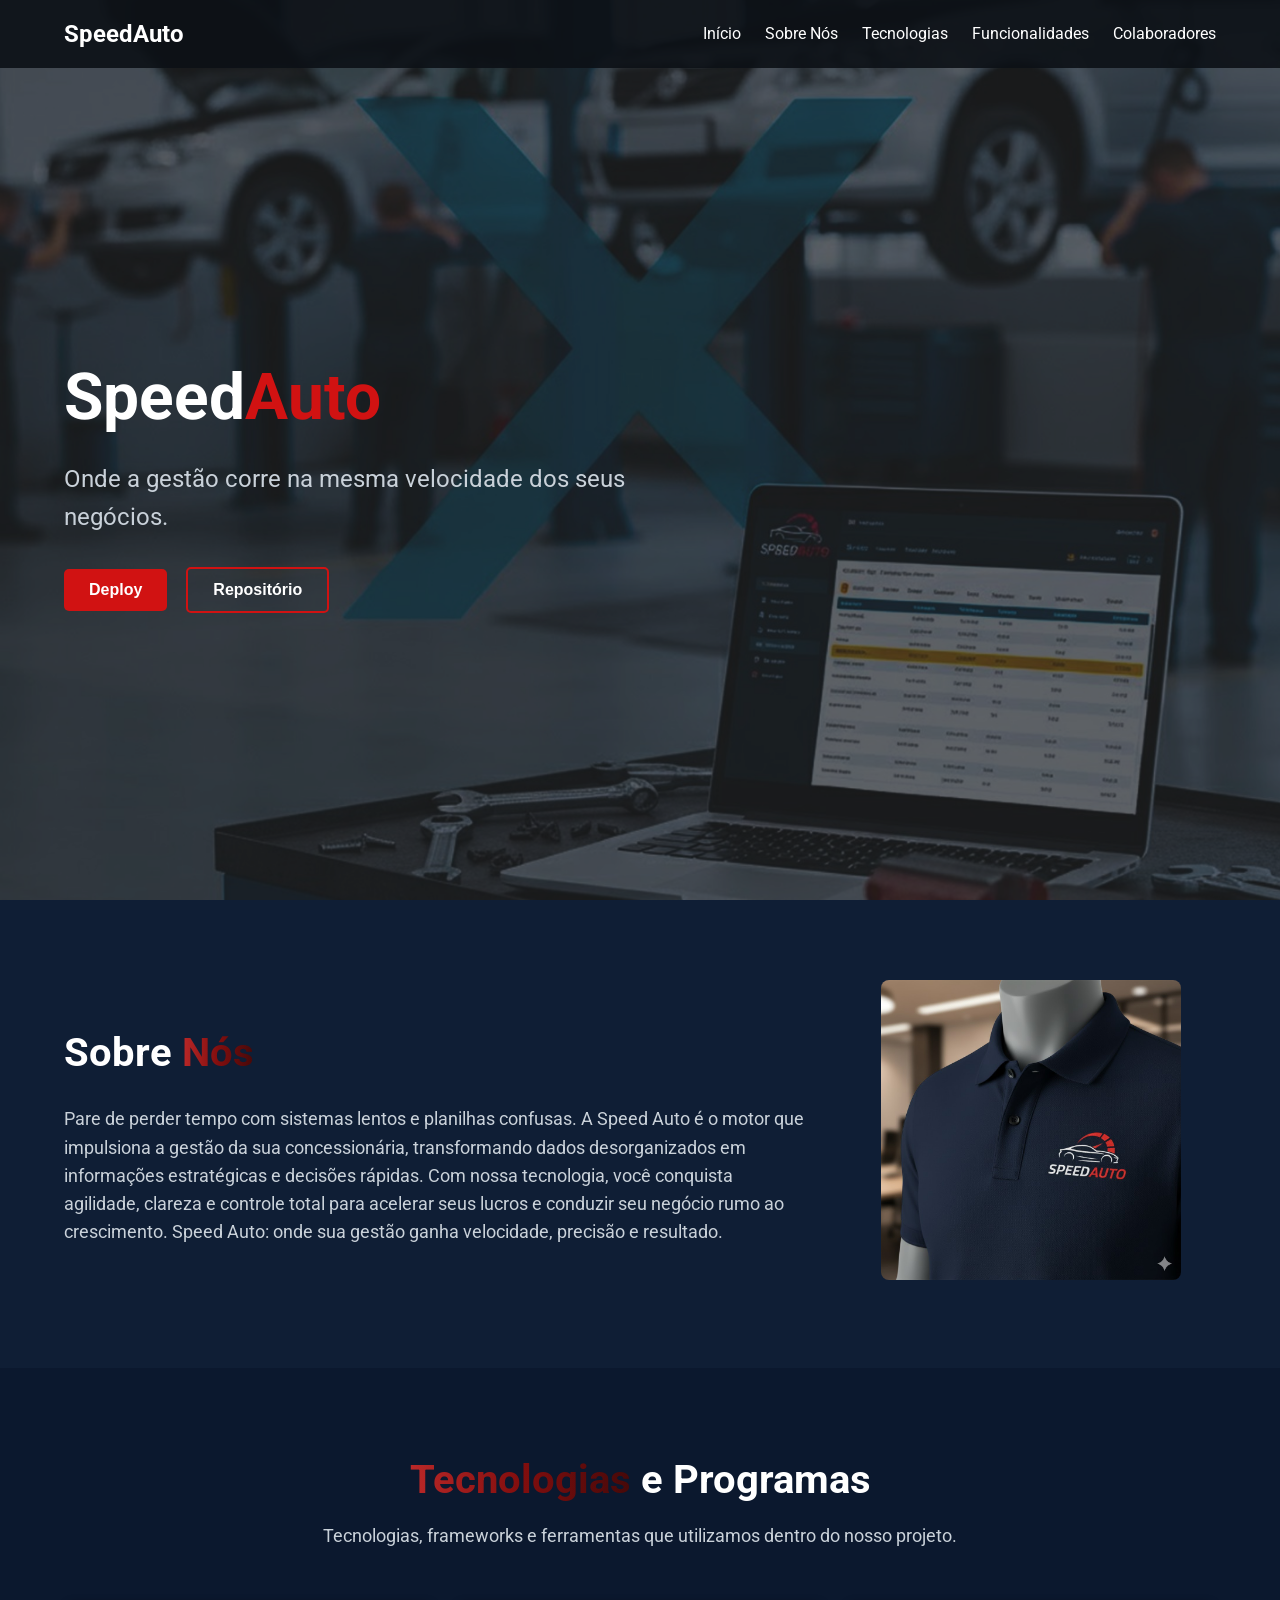
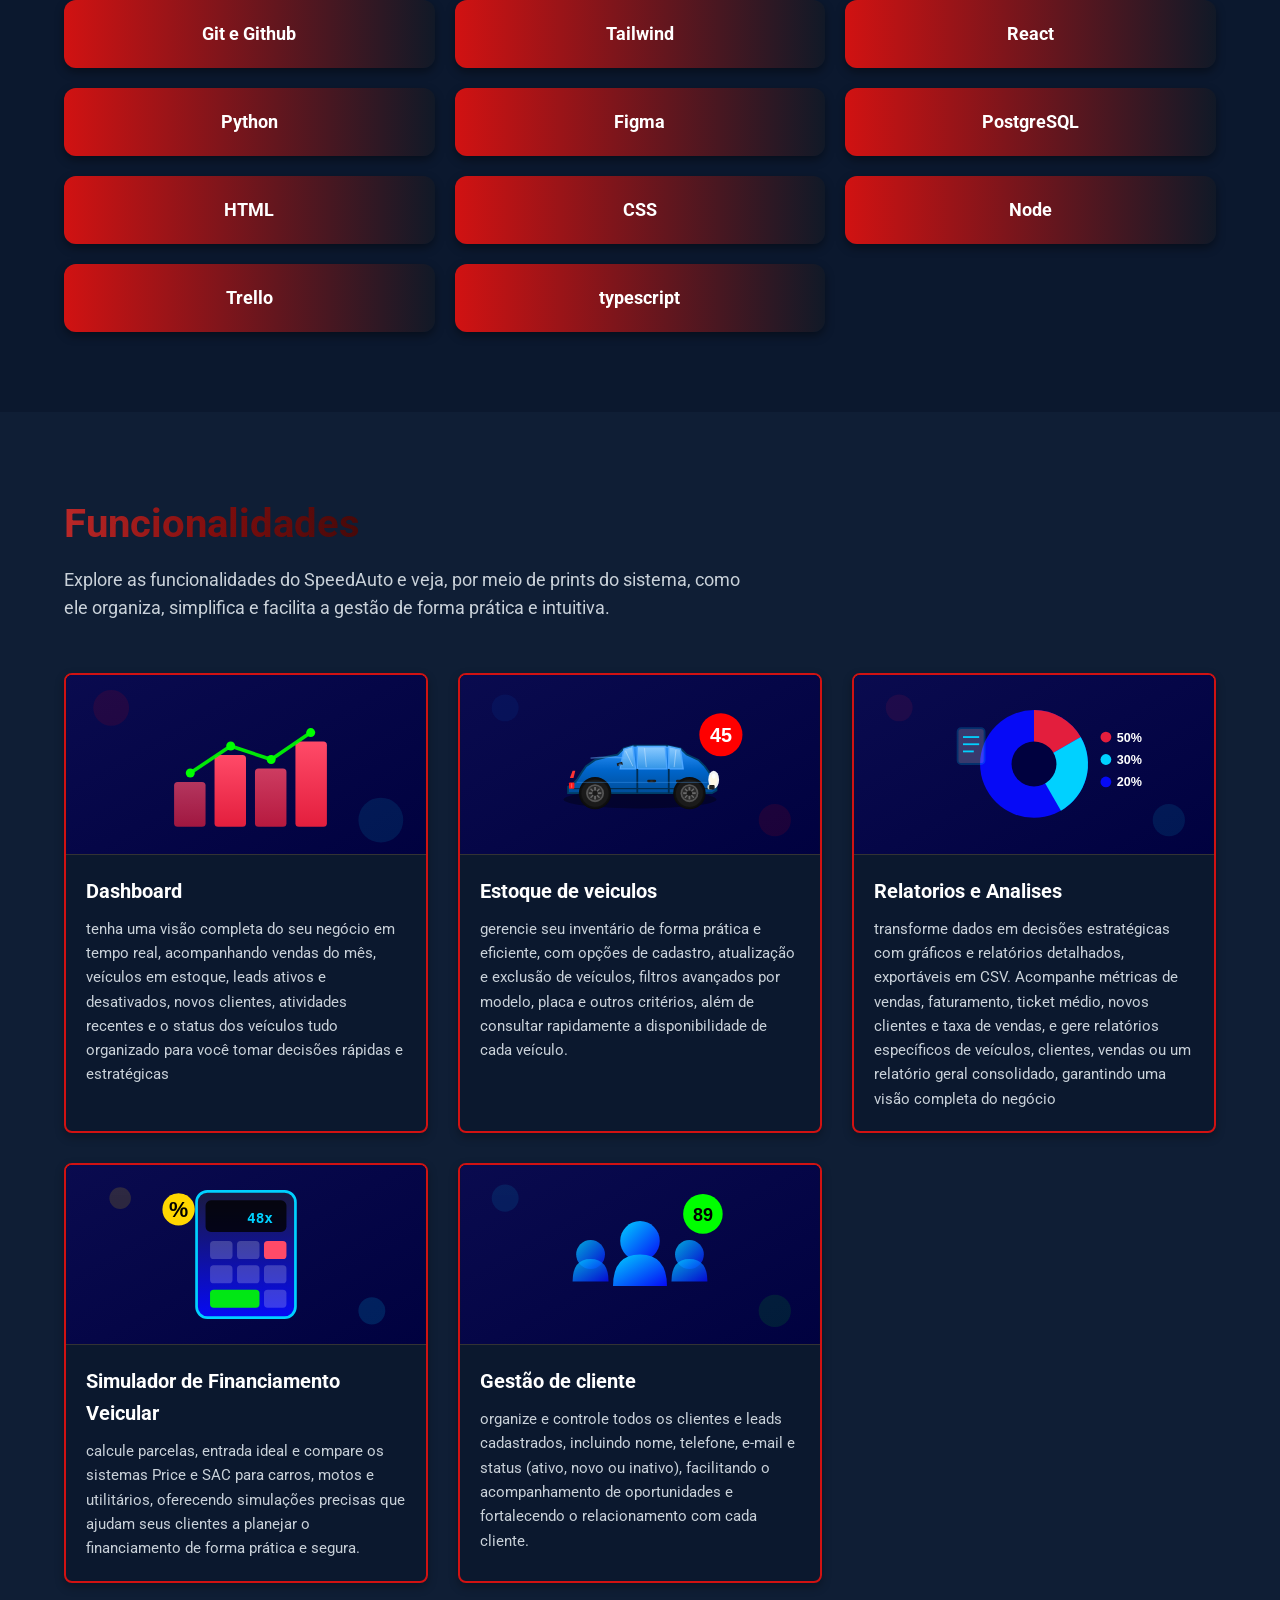
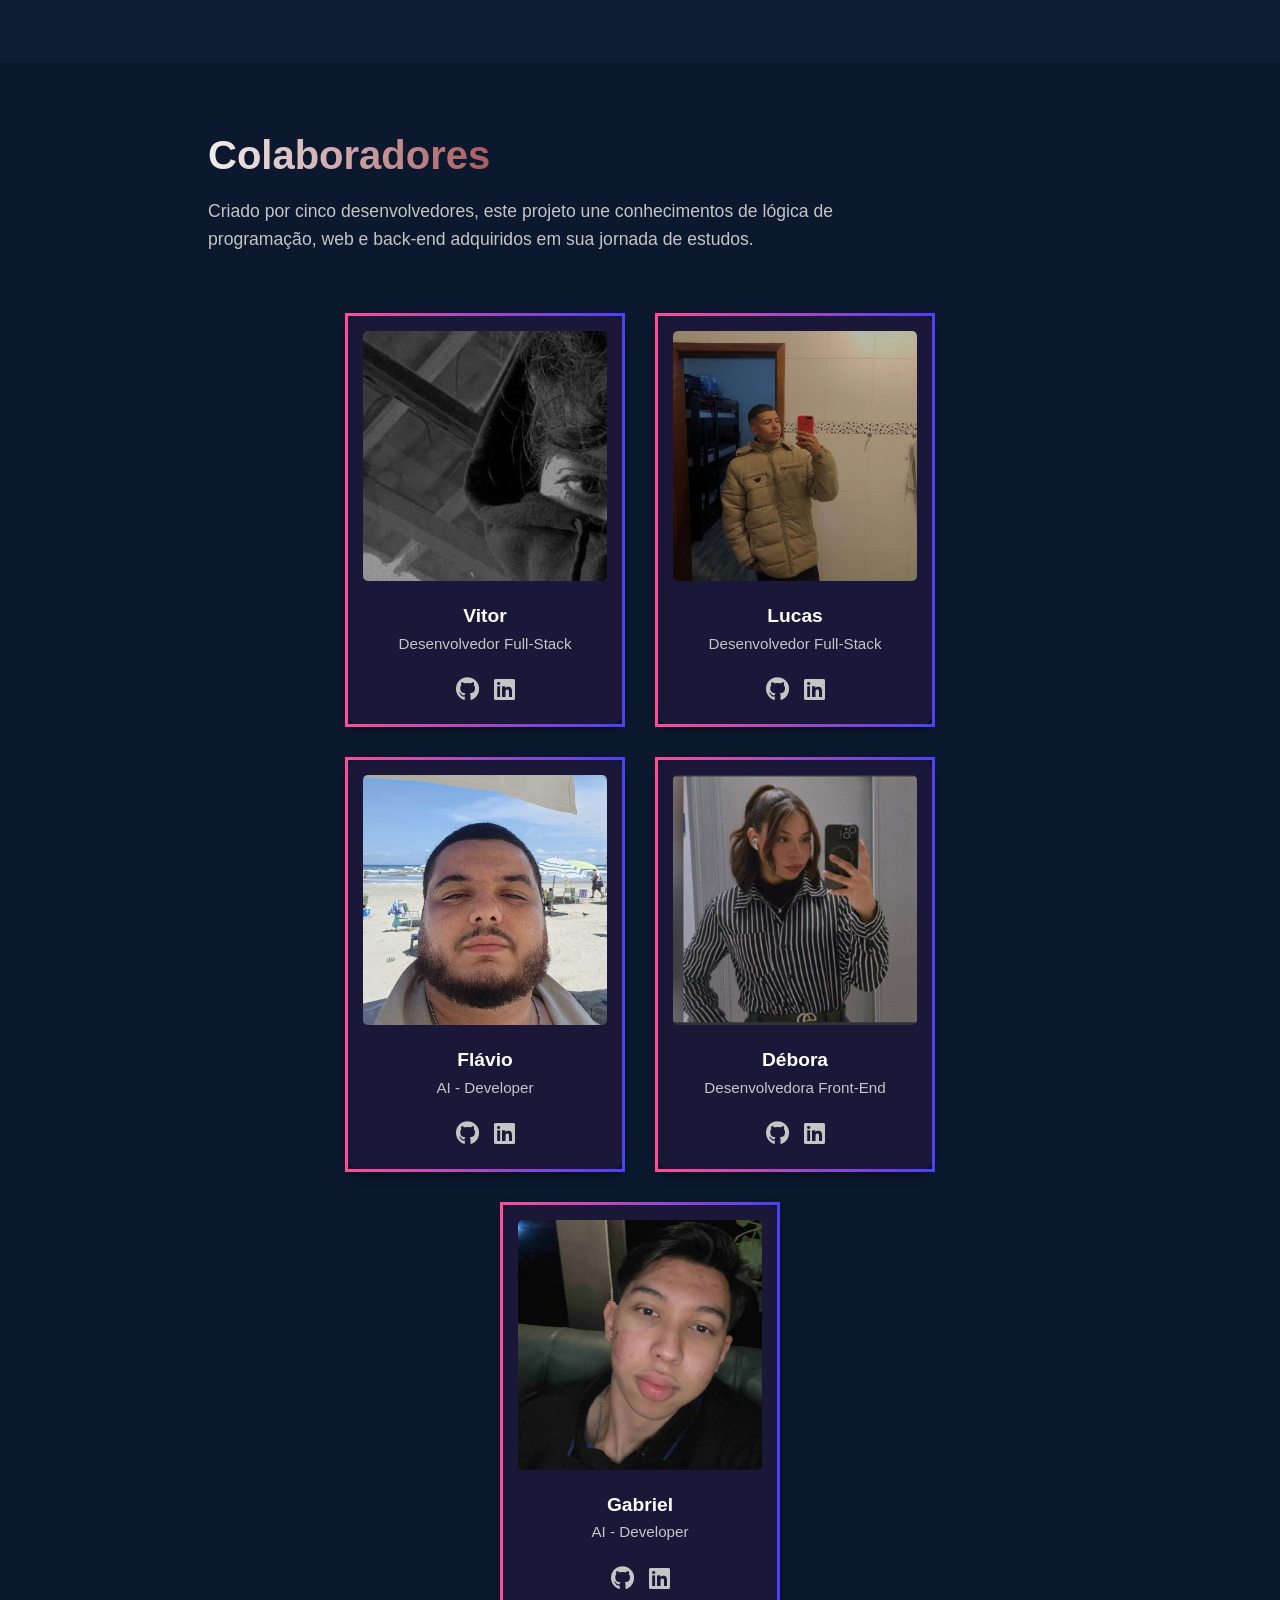
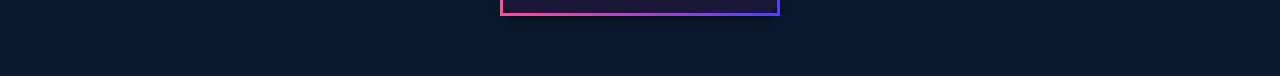
==== commit 6a66764e: "Add files via upload" ====
--- a/trabalho/index.html
+++ b/trabalho/index.html
@@ -6,6 +6,7 @@
     <title>SpeedAuto - Gestão na velocidade do seu negócio</title>
     <link rel="stylesheet" href="style.css">
     <link href="https://fonts.googleapis.com/css2?family=Roboto:wght@400;700&display=swap" rel="stylesheet">
+    <link rel="stylesheet" href="https://cdnjs.cloudflare.com/ajax/libs/font-awesome/5.15.4/css/all.min.css">
 </head>
 <body>
 
@@ -34,27 +35,19 @@
             </div>
         </div>
     </div>
-</section>
-
-<script>
-    const buttons = document.querySelectorAll('.hero-actions button');
-
-    buttons.forEach(btn => {
-        btn.addEventListener('click', () => {
-            const link = btn.getAttribute('data-link');
-            window.open(link, '_blank'); // abre em nova aba
+    </section>
+
+    <script>
+        const buttons = document.querySelectorAll('.hero-actions button');
+
+        buttons.forEach(btn => {
+            btn.addEventListener('click', () => {
+                const link = btn.getAttribute('data-link');
+                window.open(link, '_blank'); // abre em nova aba
+            });
         });
-    });
-</script>
-
-</div>
-
-            </div>
-            <div class="hero-image">
-                </div>
-        </div>
-    </section>
-
+    </script>
+    
     <section class="about-section" id="sobre">
         <div class="container">
             <div class="about-content">
@@ -72,210 +65,218 @@
         </div>
     </section>
 
-    <section class="tech-section">
-  <div class="container"><h2 class="section-title">
-    <span class="highlight">Tecnologias</span> e Programas</h2>
-</h2>
-    <p class="subtitle">Tecnologias, frameworks e ferramentas que utilizamos dentro do nosso projeto.</p>
-
-    <div class="tech-grid">
-      <div class="tech-item">Git e Github</div>
-      <div class="tech-item">Tailwind</div>
-      <div class="tech-item">React</div>
-      <div class="tech-item">Python</div>
-      <div class="tech-item">Figma</div>
-      <div class="tech-item">PostgreSQL</div>
-      <div class="tech-item">HTML</div>
-      <div class="tech-item">CSS</div>
-      <div class="tech-item">Node</div>
-      <div class="tech-item">Trello</div>
-      <div class="tech-item">typescript</div>
-
-      </div>
+    <section class="tech-section" id="tecnologias">
+        <div class="container">
+            <h2 class="section-title">
+                <span class="highlight">Tecnologias</span> e Programas
+            </h2>
+            <p class="subtitle">Tecnologias, frameworks e ferramentas que utilizamos dentro do nosso projeto.</p>
+
+            <div class="tech-grid">
+                <div class="tech-item">Git e Github</div>
+                <div class="tech-item">Tailwind</div>
+                <div class="tech-item">React</div>
+                <div class="tech-item">Python</div>
+                <div class="tech-item">Figma</div>
+                <div class="tech-item">PostgreSQL</div>
+                <div class="tech-item">HTML</div>
+                <div class="tech-item">CSS</div>
+                <div class="tech-item">Node</div>
+                <div class="tech-item">Trello</div>
+                <div class="tech-item">typescript</div>
+            </div>
+        </div>
+    </section>
+
+    <footer>
+    </footer>
+    
+    <section class="funcionalidades-section" id="funcionalidades">
+        <div class="container">
+            <h2 class="section-title">
+                <span class="highlight">Funcionalidades</span>
+            </h2>
+
+            <p class="section-subtitle">
+                Explore as funcionalidades do SpeedAuto e veja, por meio de prints do sistema, 
+                como ele organiza, simplifica e facilita a gestão de forma prática e intuitiva.
+            </p>
+
+            <div class="cards-grid">
+                
+                <div class="feature-card highlighted-card">
+                    <div class="card-image-placeholder">
+                        <img src="dashboard.svg" alt="Print da funcionalidade Dashboard">
+                    </div>
+                    <div class="card-content">
+                        <h3>Dashboard</h3>
+                        <p>tenha uma visão completa do seu negócio em tempo real, acompanhando vendas do mês, veículos em estoque, leads ativos e desativados, novos clientes, atividades recentes e o status dos veículos tudo organizado para você tomar decisões rápidas e estratégicas<p>
+                    </div>
+                </div>
+
+                <div class="feature-card highlighted-card">
+                    <div class="card-image-placeholder">
+                        <img src="estoque.svg" alt="Print da funcionalidade Estoque de veiculos">
+                    </div>
+                    <div class="card-content">
+                        <h3>Estoque de veiculos</h3>
+                        <p>gerencie seu inventário de forma prática e eficiente, com opções de cadastro, atualização e exclusão de veículos, filtros avançados por modelo, placa e outros critérios, além de consultar rapidamente a disponibilidade de cada veículo.<p>
+                    </div>
+                </div>
+
+                <div class="feature-card highlighted-card">
+                    <div class="card-image-placeholder">
+                        <img src="relatorios.svg" alt="Print da funcionalidade Relatorios e Analises">
+                    </div>
+                    <div class="card-content">
+                        <h3>Relatorios e Analises</h3>
+                        <p> transforme dados em decisões estratégicas com gráficos e relatórios detalhados, exportáveis em CSV. Acompanhe métricas de vendas, faturamento, ticket médio, novos clientes e taxa de vendas, e gere relatórios específicos de veículos, clientes, vendas ou um relatório geral consolidado, garantindo uma visão completa do negócio</p>
+                    </div>
+                </div>
+
+                <div class="feature-card highlighted-card">
+                    <div class="card-image-placeholder">
+                        <img src="financiamento.svg" alt="Print da funcionalidade Simulador de Financiamento Veicular">
+                    </div>
+                    <div class="card-content">
+                        <h3>Simulador de Financiamento Veicular</h3>
+                        <p>calcule parcelas, entrada ideal e compare os sistemas Price e SAC para carros, motos e utilitários, oferecendo simulações precisas que ajudam seus clientes a planejar o financiamento de forma prática e segura.</p>
+                    </div>
+                </div>
+
+                <div class="feature-card highlighted-card">
+                    <div class="card-image-placeholder">
+                        <img src="clientes.svg" alt="Print da funcionalidade Gestão de cliente">
+                    </div>
+                    <div class="card-content">
+                        <h3>Gestão de cliente</h3>
+                        <p>organize e controle todos os clientes e leads cadastrados, incluindo nome, telefone, e-mail e status (ativo, novo ou inativo), facilitando o acompanhamento de oportunidades e fortalecendo o relacionamento com cada cliente.</p>
+                    </div>
+                </div>
+            </div>
+        </div>
+    </section>
+    
+    <section class="colaboradores-section" id="colaboradores">
+    <div class="container"> 
+        <h2 class="titulo-colaboradores">Colabo<span>radores</span></h2>
+
+        <p class="descricao">
+            Criado por cinco desenvolvedores, este projeto une conhecimentos de lógica de programação, web e back-end adquiridos em sua jornada de estudos.
+        </p>
+
+        <div class="cards-container">
+
+            <div class="card">
+                <div class="perfil">
+                    <img src="vitor.jpeg" alt="Foto de Vitor" class="perfil-img"> 
+                </div>
+                <h3 class="nome">Vitor</h3>
+                <p class="cargo">Desenvolvedor Full-Stack</p>
+                
+                <div class="links-sociais">
+                    <a data-link="https://github.com/vt-debug"
+                        onclick="window.open(this.dataset.link, '_blank')"
+                        rel="noopener noreferrer">
+                        <i class="fab fa-github"></i>
+                    </a>
+
+                    <a data-link="https://www.linkedin.com/in/vitor-alexandre-356aa42a7"
+                        onclick="window.open(this.dataset.link, '_blank')"
+                        rel="noopener noreferrer">
+                        <i class="fab fa-linkedin"></i>
+                    </a>
+                </div>
+            </div>
+
+            <div class="card">
+                <div class="perfil">
+                    <img src="lucas.jpeg" alt="Foto de Lucas" class="perfil-img">
+                </div>
+                <h3 class="nome">Lucas</h3>
+                <p class="cargo">Desenvolvedor Full-Stack</p>
+
+                <div class="links-sociais">
+                    <a data-link="https://github.com/lukinhasc-dev"
+                        onclick="window.open(this.dataset.link, '_blank')"
+                        rel="noopener noreferrer">
+                        <i class="fab fa-github"></i>
+                    </a>
+
+                    <a data-link="https://www.linkedin.com/in/lukinhasclessa/"
+                        onclick="window.open(this.dataset.link, '_blank')"
+                        rel="noopener noreferrer">
+                        <i class="fab fa-linkedin"></i>
+                    </a>
+                </div>
+            </div>
+
+            <div class="card">
+                <div class="perfil">
+                    <img src="flavio.jpeg" alt="Foto de Flavio" class="perfil-img">
+                </div>
+                <h3 class="nome">Flávio</h3>
+                <p class="cargo">AI - Developer</p>
+
+                <div class="links-sociais">
+                    <a data-link="https://github.com/FhVieira13"
+                        onclick="window.open(this.dataset.link, '_blank')"
+                        rel="noopener noreferrer">
+                        <i class="fab fa-github"></i>
+                    </a>
+
+                    <a data-link="https://www.linkedin.com/in/flavio-henrique-984951223/"
+                        onclick="window.open(this.dataset.link, '_blank')"
+                        rel="noopener noreferrer">
+                        <i class="fab fa-linkedin"></i>
+                    </a>
+                </div>
+            </div>
+            
+            <div class="card">
+                <div class="perfil">
+                    <img src="debora.jpeg" alt="Foto de Débora" class="perfil-img">
+                </div>
+                <h3 class="nome">Débora</h3>
+                <p class="cargo">Desenvolvedora Front-End</p>
+
+                <div class="links-sociais">
+                    <a data-link="https://github.com/Dehhminiqz"
+                        onclick="window.open(this.dataset.link, '_blank')"
+                        rel="noopener noreferrer">
+                        <i class="fab fa-github"></i>
+                    </a>
+
+                    <a data-link="https://www.linkedin.com/in/debora-gon%C3%A7alves-de-oliveira-bb0501287/"
+                        onclick="window.open(this.dataset.link, '_blank')"
+                        rel="noopener noreferrer">
+                        <i class="fab fa-linkedin"></i>
+                    </a>
+                </div>
+            </div>
+
+            <div class="card">
+                <div class="perfil">
+                    <img src="gabriel.png" alt="Foto de Gabriel" class="perfil-img">
+                </div>
+                <h3 class="nome">Gabriel</h3>
+                <p class="cargo">AI - Developer</p>
+
+                <div class="links-sociais">
+                    <a data-link="https://github.com/Gabriel-Augusto05"
+                        onclick="window.open(this.dataset.link, '_blank')"
+                        rel="noopener noreferrer">
+                        <i class="fab fa-github"></i>
+                    </a>
+
+                    <a data-link="https://www.linkedin.com/in/augusto1605/"
+                        onclick="window.open(this.dataset.link, '_blank')"
+                        rel="noopener noreferrer">
+                        <i class="fab fa-linkedin"></i>
+                    </a>
+                </div>
+            </div>
+
+        </div>
     </div>
-  </div>
-</section>
-
-    <footer>
-        </footer>
-        <section class="funcionalidades-section">
-    <div class="container">
-        
-        <h2 class="section-title">
-    <span class="highlight">Funcionalidades</span>
-</h2>
-
-        <p class="section-subtitle">
-            Explore as funcionalidades do SpeedAuto e veja, por meio de prints do sistema, 
-            como ele organiza, simplifica e facilita a gestão de forma prática e intuitiva.
-        </p>
-
-        <div class="cards-grid">
-            
-            <div class="feature-card highlighted-card">
-                <div class="card-image-placeholder">
-                    <img src="dashboard.svg" alt="Print da funcionalidade Sistema de Carros">
-                </div>
-                <div class="card-content">
-                    <h3>Dashboard</h3>
-                    <p>tenha uma visão completa do seu negócio em tempo real, acompanhando vendas do mês, veículos em estoque, leads ativos e desativados, novos clientes, atividades recentes e o status dos veículos tudo organizado para você tomar decisões rápidas e estratégicas<p>
-                </div>
-            </div>
-
-            <div class="feature-card highlighted-card">
-                <div class="card-image-placeholder">
-                    <img src="estoque.svg" alt="Print da funcionalidade Sistema de Carros">
-                </div>
-                <div class="card-content">
-                    <h3>Estoque de veiculos</h3>
-                    <p>gerencie seu inventário de forma prática e eficiente, com opções de cadastro, atualização e exclusão de veículos, filtros avançados por modelo, placa e outros critérios, além de consultar rapidamente a disponibilidade de cada veículo.<p>
-                </div>
-            </div>
-
-            <div class="feature-card highlighted-card">
-                <div class="card-image-placeholder">
-                    <img src="relatorios.svg" alt="Print da funcionalidade Sistema de Carros">
-                </div>
-                <div class="card-content">
-                    <h3>Relatorios e Analises</h3>
-                    <p> transforme dados em decisões estratégicas com gráficos e relatórios detalhados, exportáveis em CSV. Acompanhe métricas de vendas, faturamento, ticket médio, novos clientes e taxa de vendas, e gere relatórios específicos de veículos, clientes, vendas ou um relatório geral consolidado, garantindo uma visão completa do negócio</p>
-                </div>
-            </div>
-
-            <div class="feature-card highlighted-card">
-                <div class="card-image-placeholder">
-                    <img src="financiamento.svg" alt="Print da funcionalidade Sistema de Carros">
-                </div>
-                <div class="card-content">
-                    <h3>Simulador de Financiamento Veicular</h3>
-                    <p>calcule parcelas, entrada ideal e compare os sistemas Price e SAC para carros, motos e utilitários, oferecendo simulações precisas que ajudam seus clientes a planejar o financiamento de forma prática e segura.</p>
-                </div>
-            </div>
-
-            <div class="feature-card highlighted-card">
-                <div class="card-image-placeholder">
-                    <img src="clientes.svg" alt="Print da funcionalidade Sistema de Carros">
-                </div>
-                <div class="card-content">
-                    <h3>Gestão de cliente</h3>
-                    <p>organize e controle todos os clientes e leads cadastrados, incluindo nome, telefone, e-mail e status (ativo, novo ou inativo), facilitando o acompanhamento de oportunidades e fortalecendo o relacionamento com cada cliente.</p>
-                </div>
-            </div>
-        </div>
-    </div>
-</section>
-<section class="colaboradores-section">
-
-    <h2 class="titulo-colaboradores">Colabo<span>radores</span></h2>
-
-    <p class="descricao">
-        Criado por cinco desenvolvedores, este projeto une conhecimentos de lógica de programação, web e back-end adquiridos em sua jornada de estudos.
-    </p>
-
-    
-    <div class="cards-container">
-
-        <div class="card">
-            <img src="vitor.jpeg" alt="Foto de Vitor">
-            <h3 class="nome">Vitor</h3>
-            <p class="cargo">Desenvolvedor Full-Stack</p>
-            
-            <div class="links-sociais">
-                <a data-link="https://github.com/vt-debug"
-                   onclick="window.open(this.dataset.link, '_blank')"
-                   rel="noopener noreferrer">
-                    <i class="fab fa-github"></i>
-                </a>
-
-                <a data-link="https://linkedin.com/in/vitor"
-                   onclick="window.open(this.dataset.link, '_blank')"
-                   rel="noopener noreferrer">
-                    <i class="fab fa-linkedin"></i>
-                </a>
-            </div>
-        </div>
-
-        <div class="card">
-            <img src="" alt="Foto de Lucas">
-            <h3 class="nome">Lucas</h3>
-            <p class="cargo">Desenvolvedor Full-Stack</p>
-
-            <div class="links-sociais">
-                <a data-link="https://github.com/"
-                   onclick="window.open(this.dataset.link, '_blank')"
-                   rel="noopener noreferrer">
-                    <i class="fab fa-github"></i>
-                </a>
-
-                <a data-link="https://linkedin.com/"
-                   onclick="window.open(this.dataset.link, '_blank')"
-                   rel="noopener noreferrer">
-                    <i class="fab fa-linkedin"></i>
-                </a>
-            </div>
-        </div>
-
-        <div class="card">
-            <img src="" alt="Foto de Flavio">
-            <h3 class="nome">Flávio</h3>
-            <p class="cargo">AI - Developer</p>
-
-            <div class="links-sociais">
-                <a data-link="https://github.com/"
-                   onclick="window.open(this.dataset.link, '_blank')"
-                   rel="noopener noreferrer">
-                    <i class="fab fa-github"></i>
-                </a>
-
-                <a data-link="https://linkedin.com/"
-                   onclick="window.open(this.dataset.link, '_blank')"
-                   rel="noopener noreferrer">
-                    <i class="fab fa-linkedin"></i>
-                </a>
-            </div>
-        </div>
-
-    </div>
-<div class="cards-container linha-3">
-
-    <div class="card">
-        <img src="debora.jpeg" alt="">
-        <h3 class="nome">Débora</h3>
-        <p class="cargo">Desenvolvedora Front-End</p>
-
-        <div class="links-sociais">
-            <a data-link="https://github.com/"
-               onclick="window.open(this.dataset.link, '_blank')"
-               rel="noopener noreferrer">
-                <i class="fab fa-github"></i>
-            </a>
-
-            <a data-link="https://linkedin.com/"
-               onclick="window.open(this.dataset.link, '_blank')"
-               rel="noopener noreferrer">
-                <i class="fab fa-linkedin"></i>
-            </a>
-        </div>
-    </div>
-
-    <div class="card">
-        <img src="" alt="">
-        <h3 class="nome">Gabriel</h3>
-        <p class="cargo">AI - Developer</p>
-
-        <div class="links-sociais">
-            <a data-link="https://github.com/"
-               onclick="window.open(this.dataset.link, '_blank')"
-               rel="noopener noreferrer">
-                <i class="fab fa-github"></i>
-            </a>
-
-            <a data-link="https://linkedin.com/"
-               onclick="window.open(this.dataset.link, '_blank')"
-               rel="noopener noreferrer">
-                <i class="fab fa-linkedin"></i>
-            </a>
-        </div>
-    </div>
-
-</div>
+</section>
--- a/trabalho/style.css
+++ b/trabalho/style.css
@@ -243,7 +243,6 @@
         grid-template-columns: 1fr 1fr;
     }
 }
-/* Variável de Cores (Apenas para referência, o código principal usará as variáveis existentes) */
 :root {
     --primary-color:#d11212; /* Vermelho vibrante */
     --secondary-color: #0b182e; /* Fundo escuro/quase preto */
@@ -376,14 +375,15 @@
     font-weight: 700;
     text-align: left; 
     margin-bottom: 10px;
-
-    background-image: linear-gradient(to right, #a71a28, #ba3f3f); 
-    -webkit-background-clip: text; 
-    -webkit-text-fill-color: transparent; 
+}
+
+.highlight {
+    background: linear-gradient(90deg, #ba2828, #820e0e, #460909);
+    -webkit-background-clip: text;
+    -webkit-text-fill-color: transparent;
     background-clip: text;
-    color: transparent; 
-}
-
+    color: transparent;
+}
 
 .descricao {
     max-width: 700px;
@@ -404,9 +404,9 @@
 
 .card {
     background-color: #1A1738; /* Fundo do card escuro */
-    width: 200px; /* Largura ajustada */
-    padding: 15px; /* Padding ajustado */
-    border-radius: 10px; /* Bordas arredondadas */
+    width: 200px; 
+    padding: 15px; 
+    border-radius: 10px; 
     text-align: center;
     box-shadow: 0 4px 10px rgba(0, 0, 0, 0.4);
     
@@ -505,37 +505,26 @@
     text-align: left;
     margin-bottom: 10px;
     
-    background-image: linear-gradient(to right, #ae3333, #651d1d); 
+    background: linear-gradient(90deg,#f2eeee, #820e0e, #460909); 
     -webkit-background-clip: text; 
     -webkit-text-fill-color: transparent; 
     background-clip: text;
     color: transparent; 
 }
 
-.descricao {
-    max-width: 700px;
-    margin: 0 auto 40px 0; 
-    font-size: 1.1rem;
-    line-height: 1.6;
-    color: #C5C5C5;
-    text-align: left;
-}
-
-/* --- */
-
-/* ====== CONTAINER DOS CARDS ====== */
 .cards-container {
     display: flex;
     justify-content: center;
     gap: 30px; 
-    flex-wrap: wrap;
+    flex-wrap: wrap; 
     padding-top: 20px;
 }
 
 .card {
-    background-color: #1A1738; /* Fundo do card escuro */
-    width: 450px; 
-    padding: 6p5px; 
+    background-color: #1A1738;
+    width: 280px; 
+    max-width: 100%; 
+    padding: 15px; 
     border-radius: 20px;
     text-align: center;
     box-shadow: 0 4px 10px rgba(0, 0, 0, 0.4);
@@ -552,7 +541,7 @@
 
 .perfil {
     width: 100%;
-    height: 350px; 
+    height: 250px; 
     background: #000; 
     border-radius: 5px; 
     margin-bottom: 20px; 
@@ -565,39 +554,6 @@
     object-fit: cover;
 }
 
-/* --- */
-
-/* ====== TEXTOS ====== */
-.nome {
-    margin-top: 15px;
-    font-weight: 700;
-    font-size: 1.2rem;
-    color: #FFFFFF;
-}
-
-.cargo {
-    font-size: 0.95rem;
-    margin-bottom: 15px;
-    color: #C5C5C5;
-}
-
-.links-sociais {
-    display: flex;
-    justify-content: center;
-    gap: 15px;
-}
-
-.links-sociais a {
-    font-size: 1.5em;
-    color: #C5C5C5;
-    transition: color .2s ease, transform .2s ease;
-}
-
-.links-sociais a:hover {
-    color: #FF4D97;
-    transform: scale(1.2);
-}
-
 @media (max-width: 768px) {
     .cards-container {
         gap: 20px;
@@ -617,7 +573,7 @@
 
 @media (max-width: 500px) {
     .card {
-        width: 85%;
+        width: 85%; 
         max-width: 300px;
     }
     .titulo-colaboradores, .descricao {
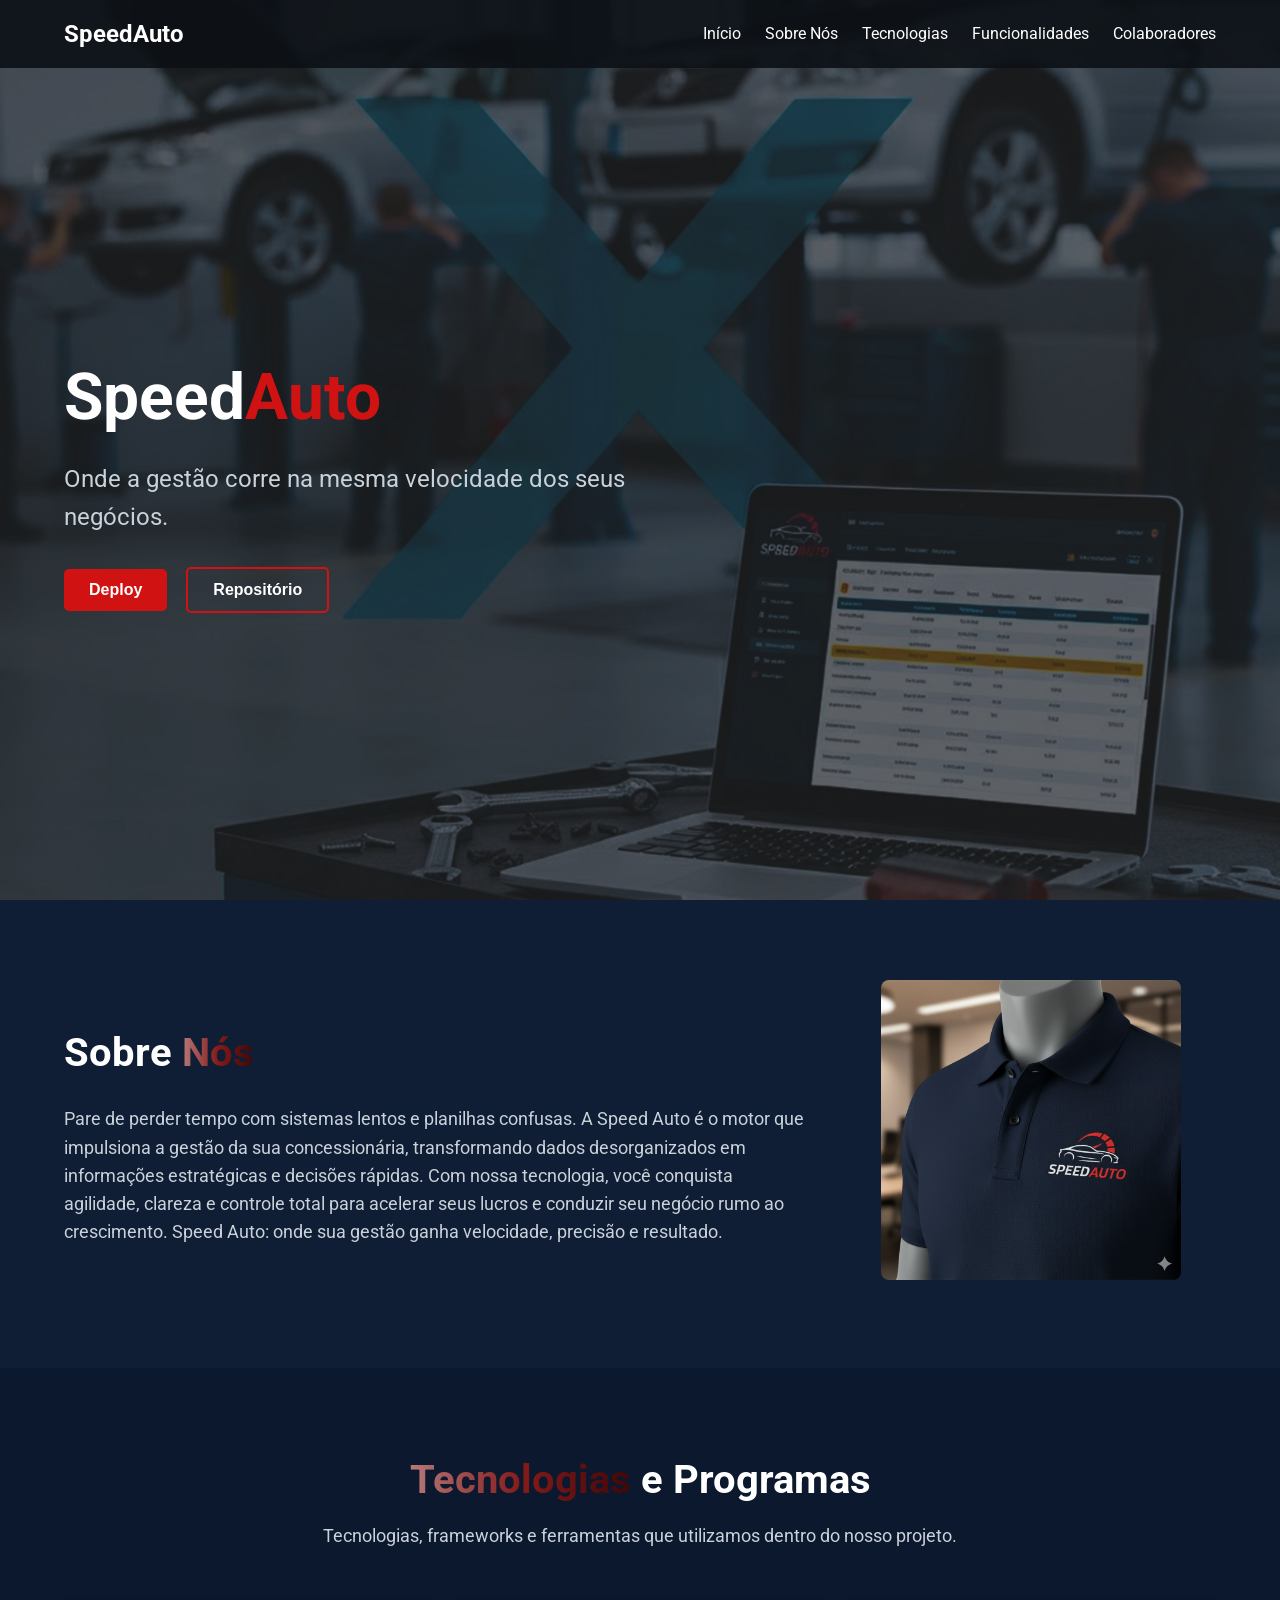
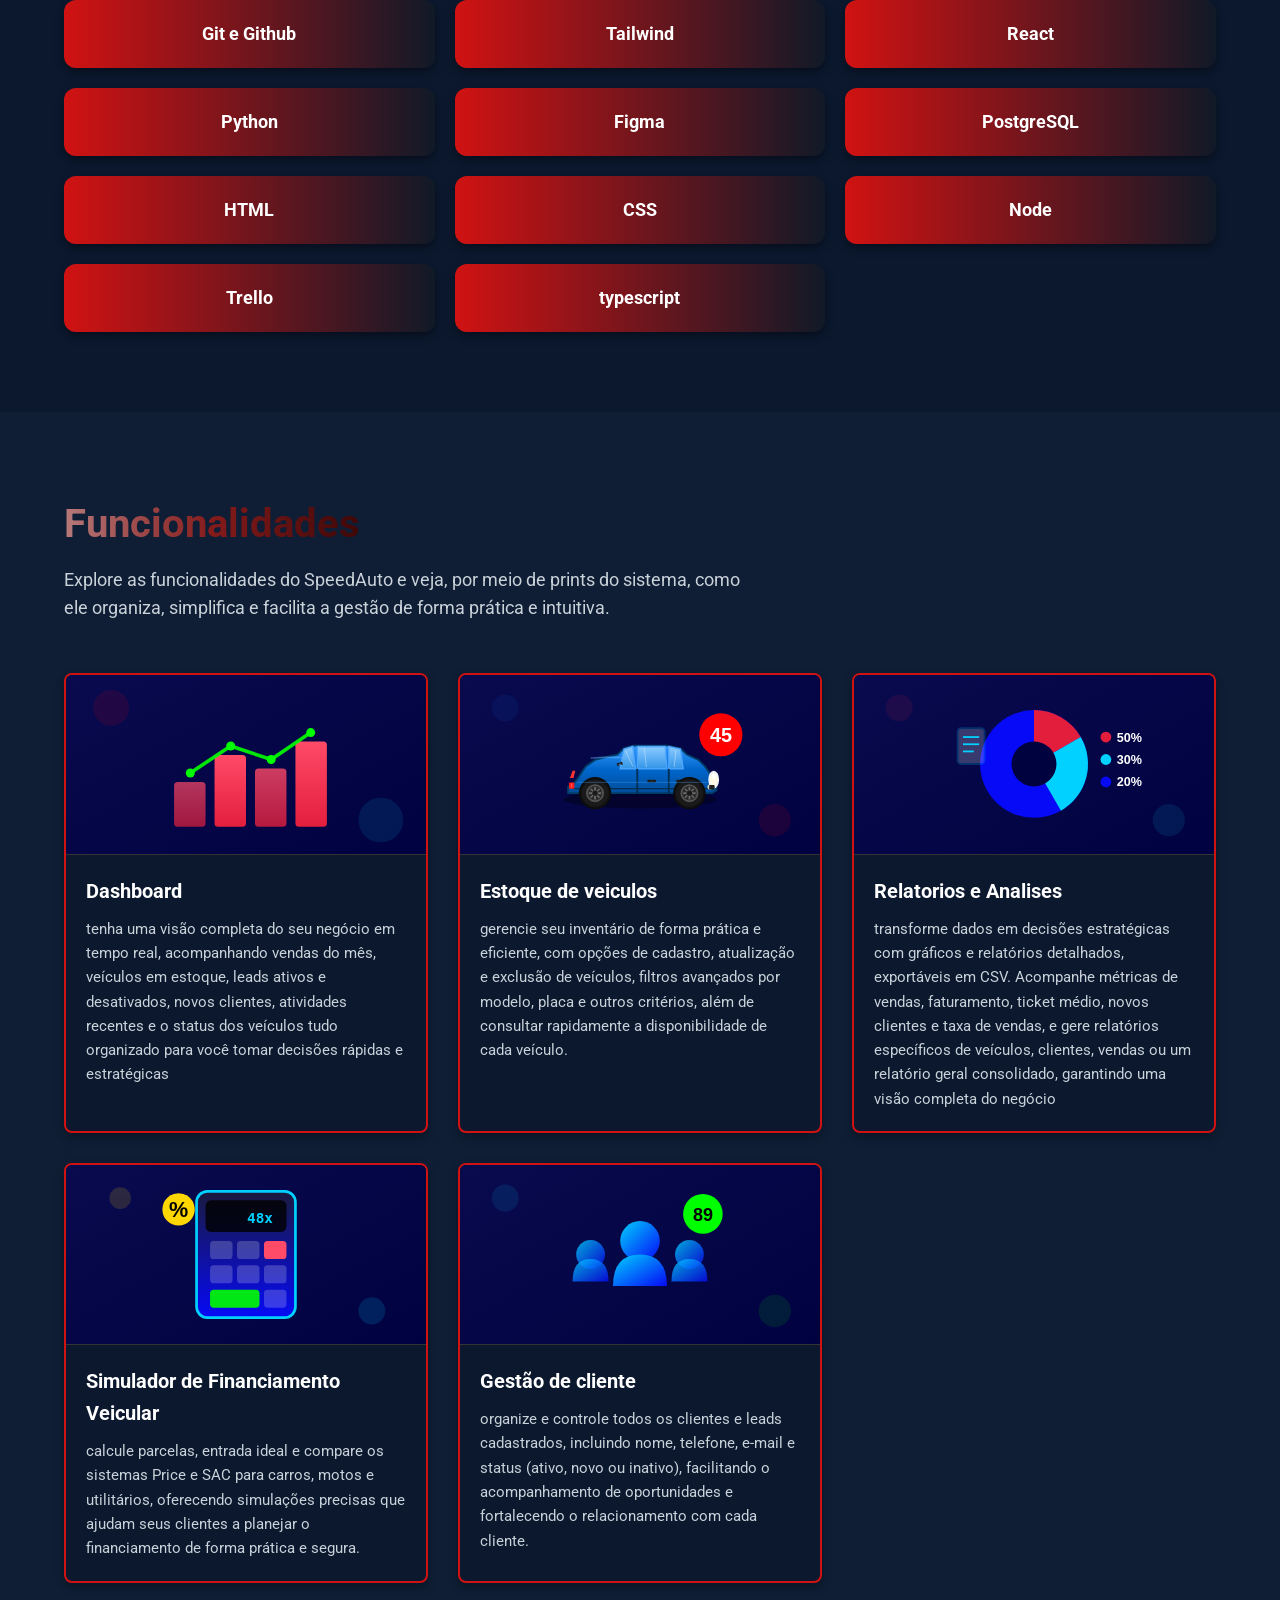
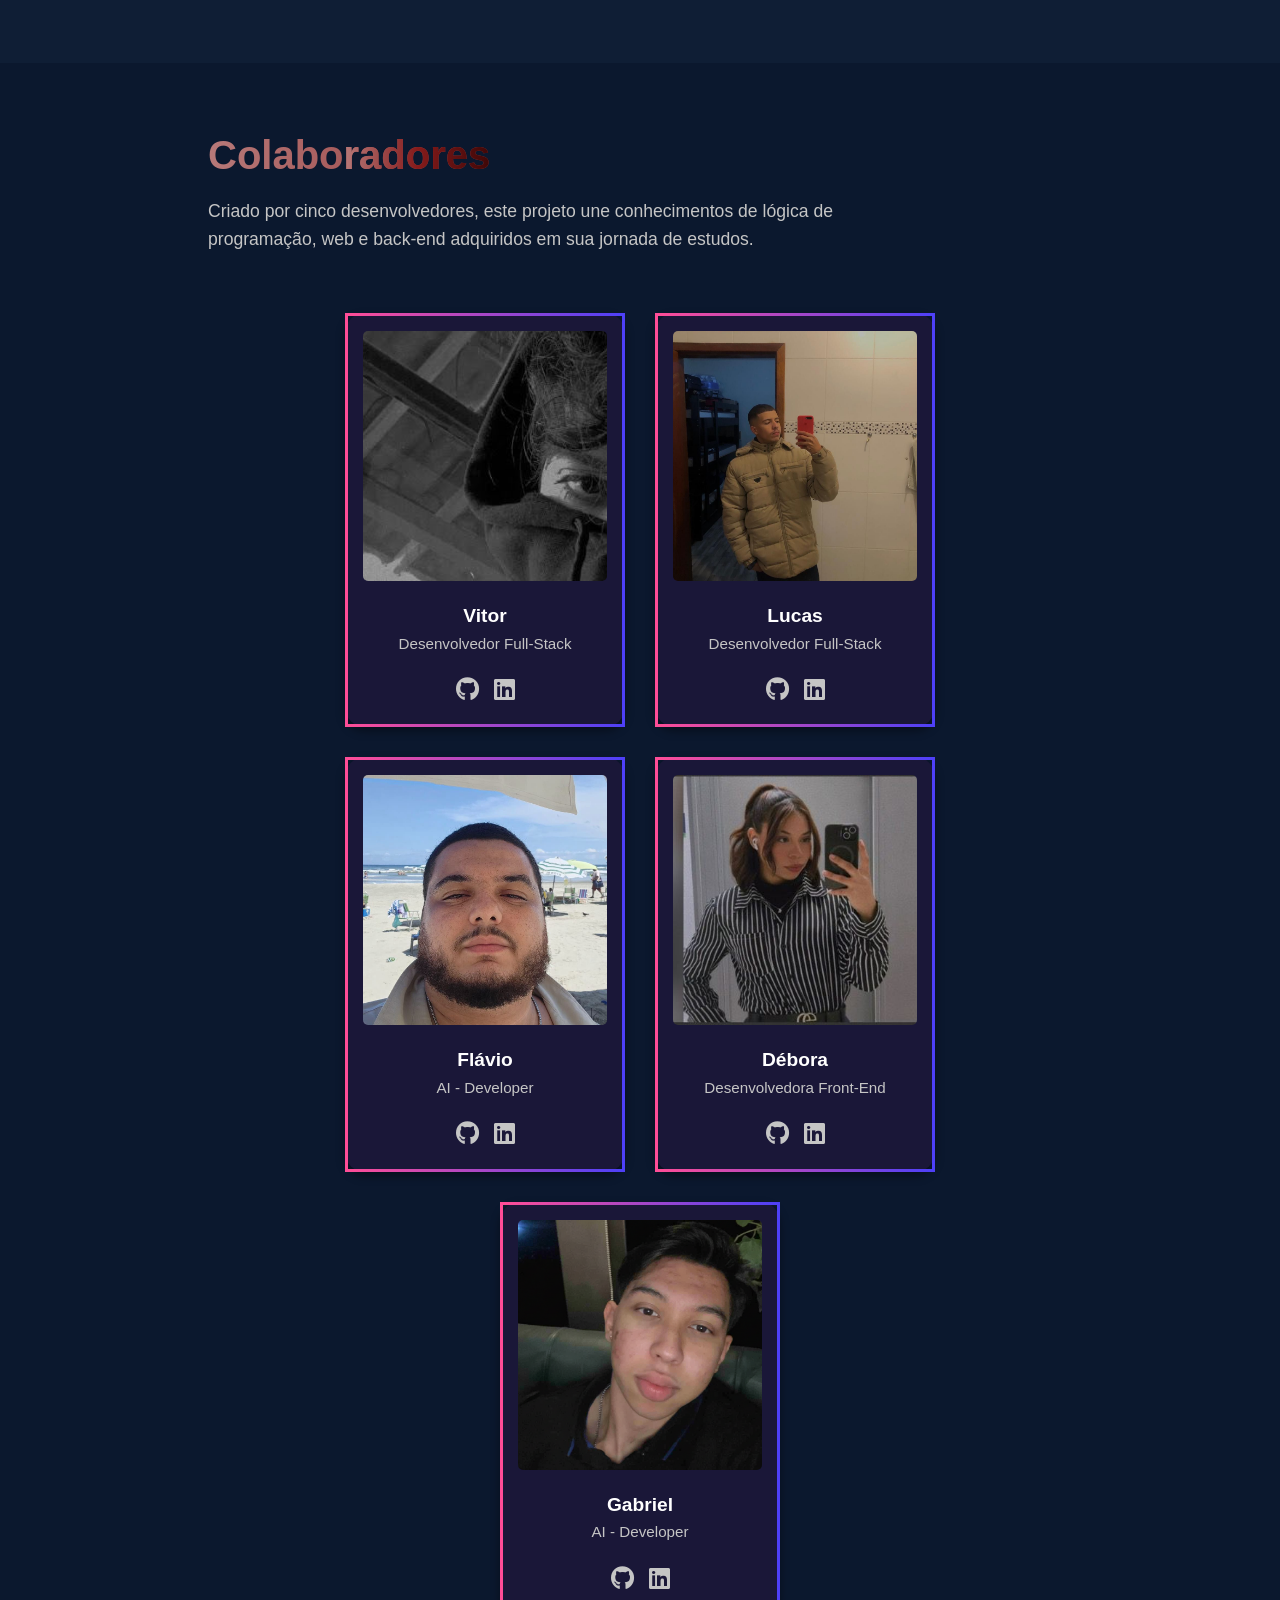
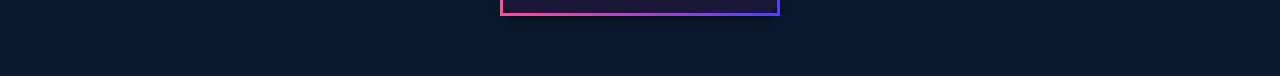
==== commit 9d16e528: "Add files via upload" ====
--- a/trabalho/index.html
+++ b/trabalho/index.html
@@ -159,7 +159,7 @@
     
     <section class="colaboradores-section" id="colaboradores">
     <div class="container"> 
-        <h2 class="titulo-colaboradores">Colabo<span>radores</span></h2>
+        <h2 class="titulo-colaboradores">Colabo<span class="highlight">radores</span></h2>
 
         <p class="descricao">
             Criado por cinco desenvolvedores, este projeto une conhecimentos de lógica de programação, web e back-end adquiridos em sua jornada de estudos.
--- a/trabalho/style.css
+++ b/trabalho/style.css
@@ -378,7 +378,7 @@
 }
 
 .highlight {
-    background: linear-gradient(90deg, #ba2828, #820e0e, #460909);
+    background: linear-gradient(90deg, #b77979, #851b1b, #3f0707);
     -webkit-background-clip: text;
     -webkit-text-fill-color: transparent;
     background-clip: text;
@@ -505,7 +505,7 @@
     text-align: left;
     margin-bottom: 10px;
     
-    background: linear-gradient(90deg,#f2eeee, #820e0e, #460909); 
+    background: linear-gradient(90deg, #b77979, #851b1b, #3f0707); 
     -webkit-background-clip: text; 
     -webkit-text-fill-color: transparent; 
     background-clip: text;
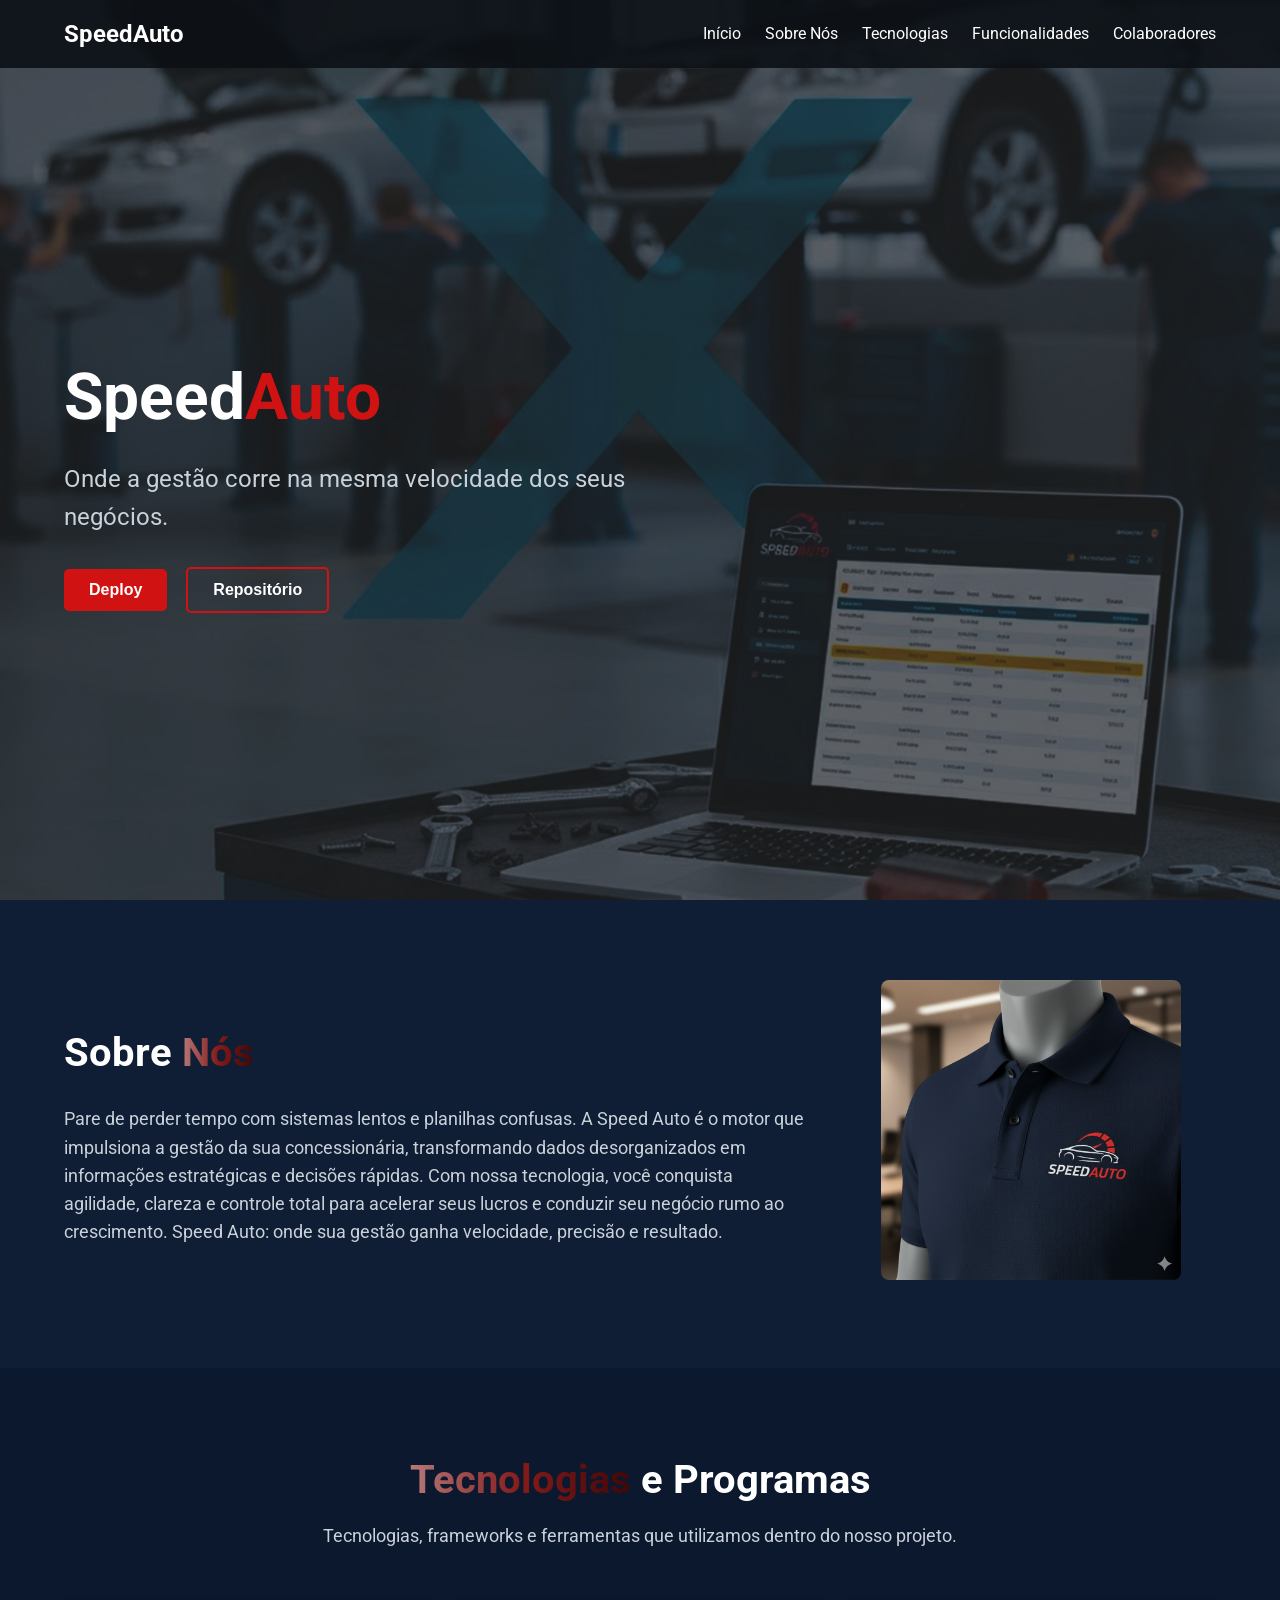
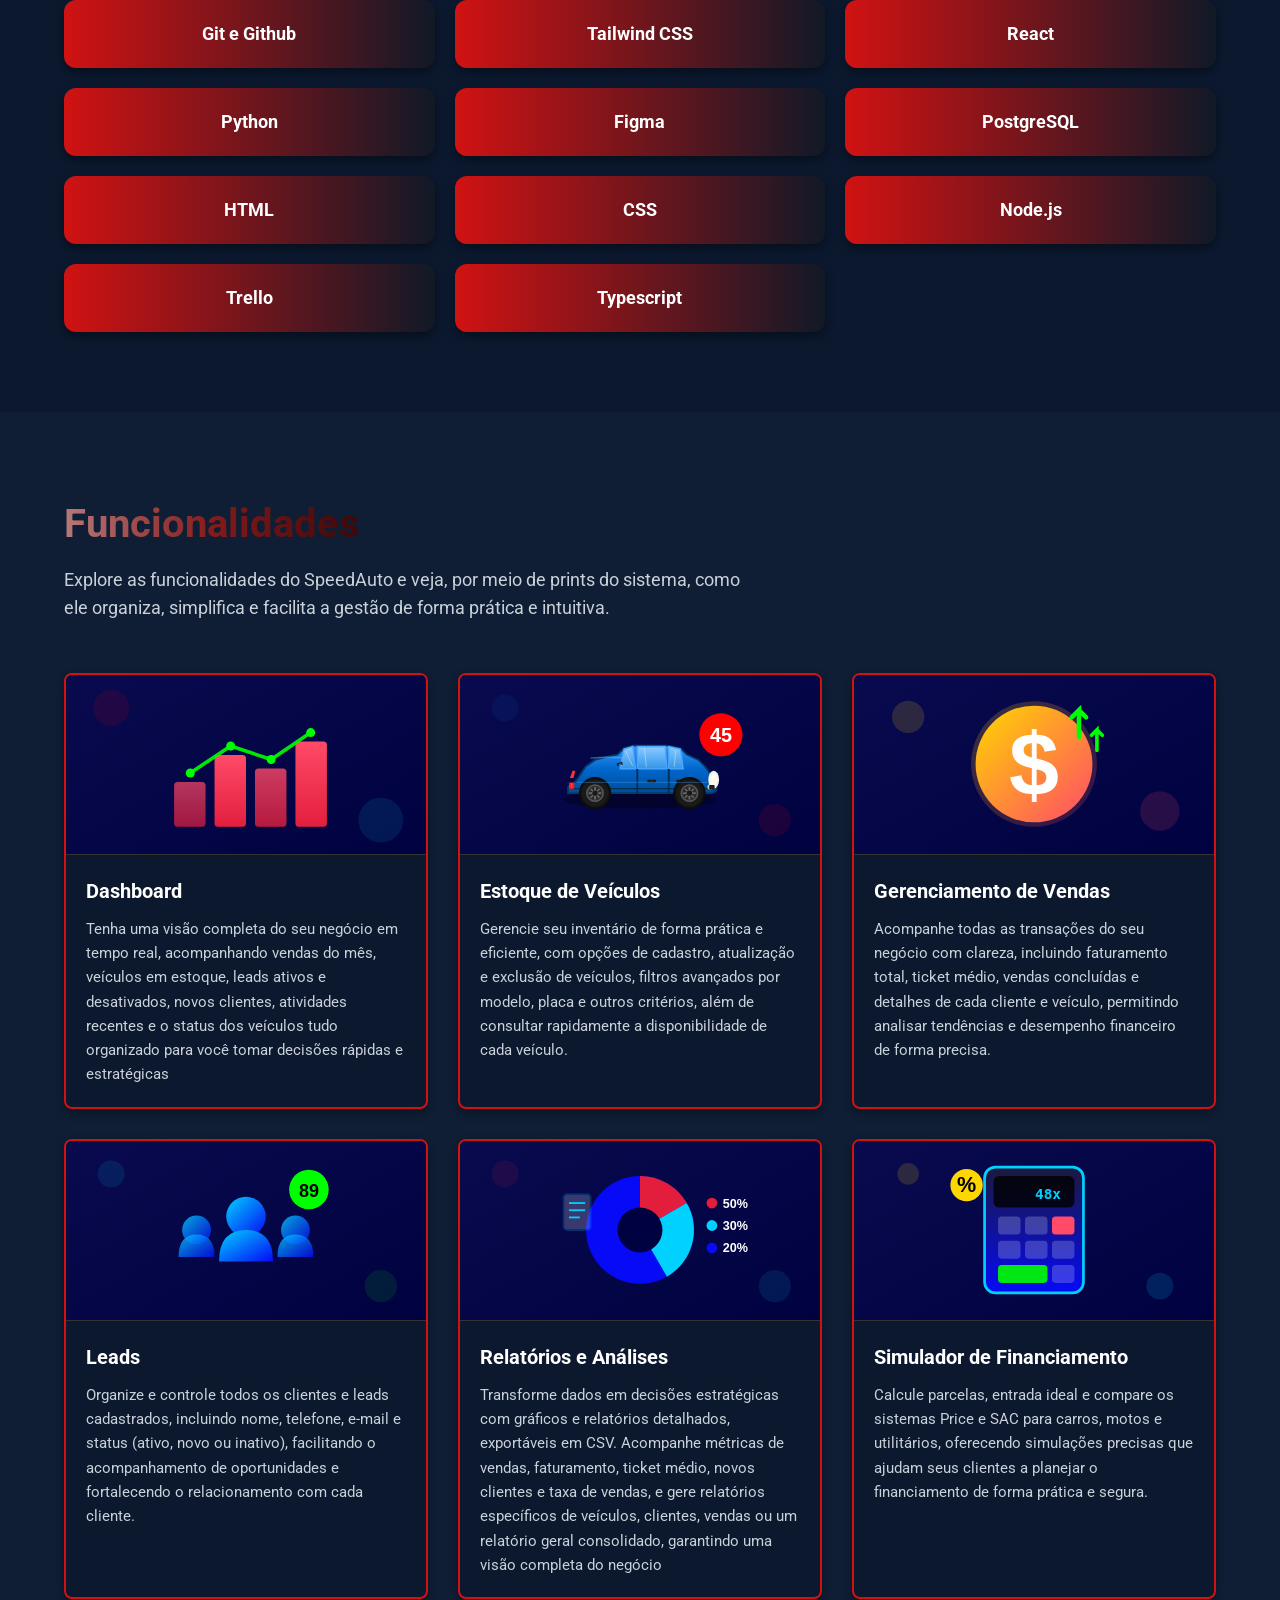
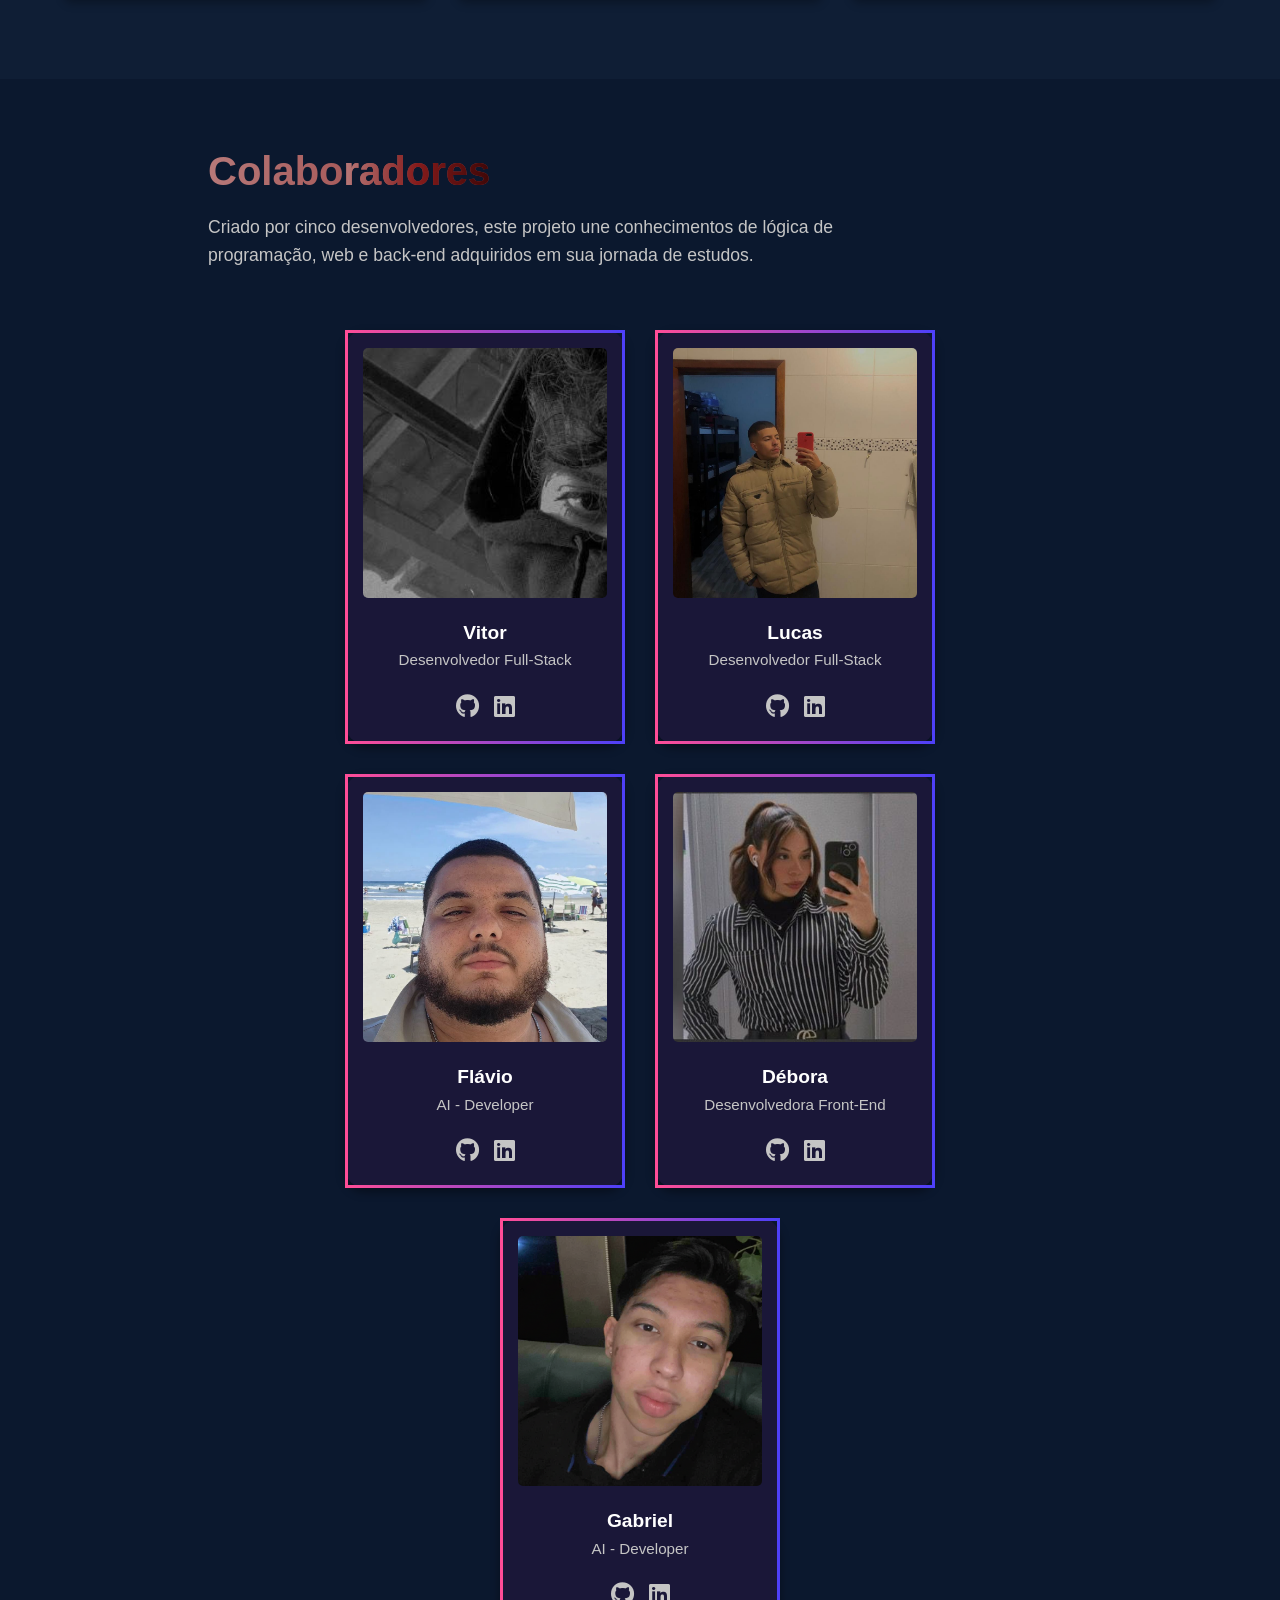
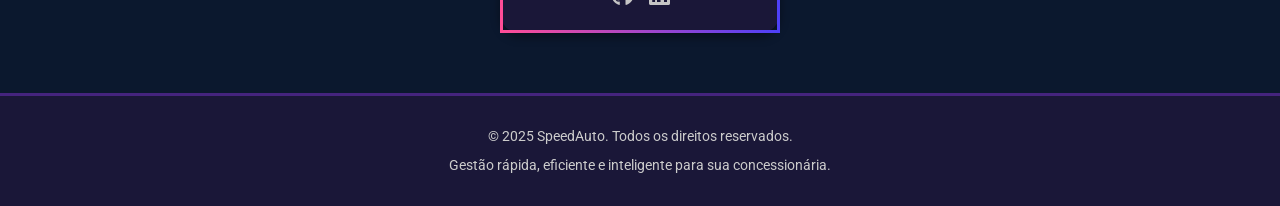
==== commit 51be04e5: "refatoração, ajustes no codigo, correção de funcionalidades, estruturas de pastas, adição de icone, " ====
--- a/trabalho/index.html
+++ b/trabalho/index.html
@@ -1,13 +1,16 @@
 <!DOCTYPE html>
 <html lang="pt-BR">
+
 <head>
     <meta charset="UTF-8">
     <meta name="viewport" content="width=device-width, initial-scale=1.0">
     <title>SpeedAuto - Gestão na velocidade do seu negócio</title>
-    <link rel="stylesheet" href="style.css">
+    <link rel="stylesheet" href="/trabalho/styles/style.css">
+    <link rel="shortcut icon" href="/trabalho/img/Logo-Completa-SpeedAuto.ico" type="image/x-icon">
     <link href="https://fonts.googleapis.com/css2?family=Roboto:wght@400;700&display=swap" rel="stylesheet">
     <link rel="stylesheet" href="https://cdnjs.cloudflare.com/ajax/libs/font-awesome/5.15.4/css/all.min.css">
 </head>
+
 <body>
 
     <header>
@@ -19,7 +22,7 @@
                 <a href="#tecnologias">Tecnologias</a>
                 <a href="#funcionalidades">Funcionalidades</a>
                 <a href="#colaboradores">Colaboradores</a>
-            </nav> 
+            </nav>
         </div>
     </header>
 
@@ -27,14 +30,15 @@
         <div class="overlay"></div>
         <div class="container content">
             <div class="hero-text">
-            <h1>Speed<span class="auto-highlight">Auto</span></h1>
-            <p>Onde a gestão corre na mesma velocidade dos seus negócios.</p>
-            <div class="hero-actions">
-                <button class="btn deploy" data-link="https://seulinkdeploy.com">Deploy</button>
-                <button class="btn repositorio" data-link="https://github.com/lukinhasc-dev/speedauto">Repositório</button>
-            </div>
-        </div>
-    </div>
+                <h1>Speed<span class="auto-highlight">Auto</span></h1>
+                <p>Onde a gestão corre na mesma velocidade dos seus negócios.</p>
+                <div class="hero-actions">
+                    <button class="btn deploy" data-link="https://speedauto-dun.vercel.app">Deploy</button>
+                    <button class="btn repositorio"
+                        data-link="https://github.com/lukinhasc-dev/speedauto">Repositório</button>
+                </div>
+            </div>
+        </div>
     </section>
 
     <script>
@@ -47,19 +51,21 @@
             });
         });
     </script>
-    
+
     <section class="about-section" id="sobre">
         <div class="container">
             <div class="about-content">
                 <div class="about-text">
                     <h2>Sobre <span class="highlight">Nós</span></h2>
                     <p>Pare de perder tempo com sistemas lentos e planilhas confusas.
-A Speed Auto é o motor que impulsiona a gestão da sua concessionária, transformando dados desorganizados em informações estratégicas e decisões rápidas.
-Com nossa tecnologia, você conquista agilidade, clareza e controle total para acelerar seus lucros e conduzir seu negócio rumo ao crescimento.
-Speed Auto: onde sua gestão ganha velocidade, precisão e resultado.</p>
+                        A Speed Auto é o motor que impulsiona a gestão da sua concessionária, transformando dados
+                        desorganizados em informações estratégicas e decisões rápidas.
+                        Com nossa tecnologia, você conquista agilidade, clareza e controle total para acelerar seus
+                        lucros e conduzir seu negócio rumo ao crescimento.
+                        Speed Auto: onde sua gestão ganha velocidade, precisão e resultado.</p>
                 </div>
                 <div class="about-image">
-                    <img src="camiseta.html.jpeg" alt="Camisa SpeedAuto">
+                    <img src="/trabalho/img/camiseta.html.jpeg" alt="Camisa SpeedAuto">
                 </div>
             </div>
         </div>
@@ -74,23 +80,23 @@
 
             <div class="tech-grid">
                 <div class="tech-item">Git e Github</div>
-                <div class="tech-item">Tailwind</div>
+                <div class="tech-item">Tailwind CSS</div>
                 <div class="tech-item">React</div>
                 <div class="tech-item">Python</div>
                 <div class="tech-item">Figma</div>
                 <div class="tech-item">PostgreSQL</div>
                 <div class="tech-item">HTML</div>
                 <div class="tech-item">CSS</div>
-                <div class="tech-item">Node</div>
+                <div class="tech-item">Node.js</div>
                 <div class="tech-item">Trello</div>
-                <div class="tech-item">typescript</div>
+                <div class="tech-item">Typescript</div>
             </div>
         </div>
     </section>
 
     <footer>
     </footer>
-    
+
     <section class="funcionalidades-section" id="funcionalidades">
         <div class="container">
             <h2 class="section-title">
@@ -98,185 +104,215 @@
             </h2>
 
             <p class="section-subtitle">
-                Explore as funcionalidades do SpeedAuto e veja, por meio de prints do sistema, 
+                Explore as funcionalidades do SpeedAuto e veja, por meio de prints do sistema,
                 como ele organiza, simplifica e facilita a gestão de forma prática e intuitiva.
             </p>
 
             <div class="cards-grid">
-                
-                <div class="feature-card highlighted-card">
-                    <div class="card-image-placeholder">
-                        <img src="dashboard.svg" alt="Print da funcionalidade Dashboard">
+
+                <div class="feature-card highlighted-card">
+                    <div class="card-image-placeholder">
+                        <img src="/trabalho/svg/dashboard.svg" alt="Print da funcionalidade Dashboard">
                     </div>
                     <div class="card-content">
                         <h3>Dashboard</h3>
-                        <p>tenha uma visão completa do seu negócio em tempo real, acompanhando vendas do mês, veículos em estoque, leads ativos e desativados, novos clientes, atividades recentes e o status dos veículos tudo organizado para você tomar decisões rápidas e estratégicas<p>
-                    </div>
-                </div>
-
-                <div class="feature-card highlighted-card">
-                    <div class="card-image-placeholder">
-                        <img src="estoque.svg" alt="Print da funcionalidade Estoque de veiculos">
-                    </div>
-                    <div class="card-content">
-                        <h3>Estoque de veiculos</h3>
-                        <p>gerencie seu inventário de forma prática e eficiente, com opções de cadastro, atualização e exclusão de veículos, filtros avançados por modelo, placa e outros critérios, além de consultar rapidamente a disponibilidade de cada veículo.<p>
-                    </div>
-                </div>
-
-                <div class="feature-card highlighted-card">
-                    <div class="card-image-placeholder">
-                        <img src="relatorios.svg" alt="Print da funcionalidade Relatorios e Analises">
-                    </div>
-                    <div class="card-content">
-                        <h3>Relatorios e Analises</h3>
-                        <p> transforme dados em decisões estratégicas com gráficos e relatórios detalhados, exportáveis em CSV. Acompanhe métricas de vendas, faturamento, ticket médio, novos clientes e taxa de vendas, e gere relatórios específicos de veículos, clientes, vendas ou um relatório geral consolidado, garantindo uma visão completa do negócio</p>
-                    </div>
-                </div>
-
-                <div class="feature-card highlighted-card">
-                    <div class="card-image-placeholder">
-                        <img src="financiamento.svg" alt="Print da funcionalidade Simulador de Financiamento Veicular">
-                    </div>
-                    <div class="card-content">
-                        <h3>Simulador de Financiamento Veicular</h3>
-                        <p>calcule parcelas, entrada ideal e compare os sistemas Price e SAC para carros, motos e utilitários, oferecendo simulações precisas que ajudam seus clientes a planejar o financiamento de forma prática e segura.</p>
-                    </div>
-                </div>
-
-                <div class="feature-card highlighted-card">
-                    <div class="card-image-placeholder">
-                        <img src="clientes.svg" alt="Print da funcionalidade Gestão de cliente">
-                    </div>
-                    <div class="card-content">
-                        <h3>Gestão de cliente</h3>
-                        <p>organize e controle todos os clientes e leads cadastrados, incluindo nome, telefone, e-mail e status (ativo, novo ou inativo), facilitando o acompanhamento de oportunidades e fortalecendo o relacionamento com cada cliente.</p>
-                    </div>
-                </div>
-            </div>
-        </div>
-    </section>
-    
+                        <p>Tenha uma visão completa do seu negócio em tempo real, acompanhando vendas do mês, veículos
+                            em estoque, leads ativos e desativados, novos clientes, atividades recentes e o status dos
+                            veículos tudo organizado para você tomar decisões rápidas e estratégicas
+                        <p>
+                    </div>
+                </div>
+
+                <div class="feature-card highlighted-card">
+                    <div class="card-image-placeholder">
+                        <img src="/trabalho/svg/estoque.svg" alt="Print da funcionalidade Estoque de veiculos">
+                    </div>
+                    <div class="card-content">
+                        <h3>Estoque de Veículos</h3>
+                        <p>Gerencie seu inventário de forma prática e eficiente, com opções de cadastro, atualização e
+                            exclusão de veículos, filtros avançados por modelo, placa e outros critérios, além de
+                            consultar rapidamente a disponibilidade de cada veículo.
+                        <p>
+                    </div>
+                </div>
+
+                <div class="feature-card highlighted-card">
+                    <div class="card-image-placeholder">
+                        <img src="/trabalho/svg/vendas.svg" alt="Gerenciamento de Vendas">
+                    </div>
+                    <div class="card-content">
+                        <h3>Gerenciamento de Vendas</h3>
+                        <p>Acompanhe todas as transações do seu negócio com clareza, incluindo faturamento total, ticket
+                            médio, vendas concluídas e detalhes de cada cliente e veículo, permitindo analisar
+                            tendências e desempenho financeiro de forma precisa.</p>
+                    </div>
+                </div>
+
+
+                <div class="feature-card highlighted-card">
+                    <div class="card-image-placeholder">
+                        <img src="/trabalho/svg/clientes.svg" alt="Leads">
+                    </div>
+                    <div class="card-content">
+                        <h3>Leads</h3>
+                        <p>Organize e controle todos os clientes e leads cadastrados, incluindo nome, telefone, e-mail e
+                            status (ativo, novo ou inativo), facilitando o acompanhamento de oportunidades e
+                            fortalecendo o relacionamento com cada cliente.</p>
+                    </div>
+                </div>
+
+                <div class="feature-card highlighted-card">
+                    <div class="card-image-placeholder">
+                        <img src="/trabalho/svg/relatorios.svg" alt="Relatórios e Análises">
+                    </div>
+                    <div class="card-content">
+                        <h3>Relatórios e Análises</h3>
+                        <p> Transforme dados em decisões estratégicas com gráficos e relatórios detalhados, exportáveis
+                            em CSV. Acompanhe métricas de vendas, faturamento, ticket médio, novos clientes e taxa de
+                            vendas, e gere relatórios específicos de veículos, clientes, vendas ou um relatório geral
+                            consolidado, garantindo uma visão completa do negócio</p>
+                    </div>
+                </div>
+
+                <div class="feature-card highlighted-card">
+                    <div class="card-image-placeholder">
+                        <img src="/trabalho/svg/financiamento.svg" alt="Simulador de Financiamento">
+                    </div>
+                    <div class="card-content">
+                        <h3>Simulador de Financiamento</h3>
+                        <p>Calcule parcelas, entrada ideal e compare os sistemas Price e SAC para carros, motos e
+                            utilitários, oferecendo simulações precisas que ajudam seus clientes a planejar o
+                            financiamento de forma prática e segura.</p>
+                    </div>
+                </div>
+
+
+            </div>
+        </div>
+    </section>
+
     <section class="colaboradores-section" id="colaboradores">
-    <div class="container"> 
-        <h2 class="titulo-colaboradores">Colabo<span class="highlight">radores</span></h2>
-
-        <p class="descricao">
-            Criado por cinco desenvolvedores, este projeto une conhecimentos de lógica de programação, web e back-end adquiridos em sua jornada de estudos.
-        </p>
-
-        <div class="cards-container">
-
-            <div class="card">
-                <div class="perfil">
-                    <img src="vitor.jpeg" alt="Foto de Vitor" class="perfil-img"> 
-                </div>
-                <h3 class="nome">Vitor</h3>
-                <p class="cargo">Desenvolvedor Full-Stack</p>
-                
-                <div class="links-sociais">
-                    <a data-link="https://github.com/vt-debug"
-                        onclick="window.open(this.dataset.link, '_blank')"
-                        rel="noopener noreferrer">
-                        <i class="fab fa-github"></i>
-                    </a>
-
-                    <a data-link="https://www.linkedin.com/in/vitor-alexandre-356aa42a7"
-                        onclick="window.open(this.dataset.link, '_blank')"
-                        rel="noopener noreferrer">
-                        <i class="fab fa-linkedin"></i>
-                    </a>
-                </div>
-            </div>
-
-            <div class="card">
-                <div class="perfil">
-                    <img src="lucas.jpeg" alt="Foto de Lucas" class="perfil-img">
-                </div>
-                <h3 class="nome">Lucas</h3>
-                <p class="cargo">Desenvolvedor Full-Stack</p>
-
-                <div class="links-sociais">
-                    <a data-link="https://github.com/lukinhasc-dev"
-                        onclick="window.open(this.dataset.link, '_blank')"
-                        rel="noopener noreferrer">
-                        <i class="fab fa-github"></i>
-                    </a>
-
-                    <a data-link="https://www.linkedin.com/in/lukinhasclessa/"
-                        onclick="window.open(this.dataset.link, '_blank')"
-                        rel="noopener noreferrer">
-                        <i class="fab fa-linkedin"></i>
-                    </a>
-                </div>
-            </div>
-
-            <div class="card">
-                <div class="perfil">
-                    <img src="flavio.jpeg" alt="Foto de Flavio" class="perfil-img">
-                </div>
-                <h3 class="nome">Flávio</h3>
-                <p class="cargo">AI - Developer</p>
-
-                <div class="links-sociais">
-                    <a data-link="https://github.com/FhVieira13"
-                        onclick="window.open(this.dataset.link, '_blank')"
-                        rel="noopener noreferrer">
-                        <i class="fab fa-github"></i>
-                    </a>
-
-                    <a data-link="https://www.linkedin.com/in/flavio-henrique-984951223/"
-                        onclick="window.open(this.dataset.link, '_blank')"
-                        rel="noopener noreferrer">
-                        <i class="fab fa-linkedin"></i>
-                    </a>
-                </div>
-            </div>
-            
-            <div class="card">
-                <div class="perfil">
-                    <img src="debora.jpeg" alt="Foto de Débora" class="perfil-img">
-                </div>
-                <h3 class="nome">Débora</h3>
-                <p class="cargo">Desenvolvedora Front-End</p>
-
-                <div class="links-sociais">
-                    <a data-link="https://github.com/Dehhminiqz"
-                        onclick="window.open(this.dataset.link, '_blank')"
-                        rel="noopener noreferrer">
-                        <i class="fab fa-github"></i>
-                    </a>
-
-                    <a data-link="https://www.linkedin.com/in/debora-gon%C3%A7alves-de-oliveira-bb0501287/"
-                        onclick="window.open(this.dataset.link, '_blank')"
-                        rel="noopener noreferrer">
-                        <i class="fab fa-linkedin"></i>
-                    </a>
-                </div>
-            </div>
-
-            <div class="card">
-                <div class="perfil">
-                    <img src="gabriel.png" alt="Foto de Gabriel" class="perfil-img">
-                </div>
-                <h3 class="nome">Gabriel</h3>
-                <p class="cargo">AI - Developer</p>
-
-                <div class="links-sociais">
-                    <a data-link="https://github.com/Gabriel-Augusto05"
-                        onclick="window.open(this.dataset.link, '_blank')"
-                        rel="noopener noreferrer">
-                        <i class="fab fa-github"></i>
-                    </a>
-
-                    <a data-link="https://www.linkedin.com/in/augusto1605/"
-                        onclick="window.open(this.dataset.link, '_blank')"
-                        rel="noopener noreferrer">
-                        <i class="fab fa-linkedin"></i>
-                    </a>
-                </div>
-            </div>
-
-        </div>
+        <div class="container">
+            <h2 class="titulo-colaboradores">Colabo<span class="highlight">radores</span></h2>
+
+            <p class="descricao">
+                Criado por cinco desenvolvedores, este projeto une conhecimentos de lógica de programação, web e
+                back-end adquiridos em sua jornada de estudos.
+            </p>
+
+            <div class="cards-container">
+
+                <div class="card">
+                    <div class="perfil">
+                        <img src="/trabalho/img/vitor.jpeg" alt="Foto de Vitor" class="perfil-img">
+                    </div>
+                    <h3 class="nome">Vitor</h3>
+                    <p class="cargo">Desenvolvedor Full-Stack</p>
+
+                    <div class="links-sociais">
+                        <a data-link="https://github.com/vt-debug" onclick="window.open(this.dataset.link, '_blank')"
+                            rel="noopener noreferrer">
+                            <i class="fab fa-github"></i>
+                        </a>
+
+                        <a data-link="https://www.linkedin.com/in/vitor-alexandre-356aa42a7"
+                            onclick="window.open(this.dataset.link, '_blank')" rel="noopener noreferrer">
+                            <i class="fab fa-linkedin"></i>
+                        </a>
+                    </div>
+                </div>
+
+                <div class="card">
+                    <div class="perfil">
+                        <img src="/trabalho/img/lucas.jpeg" alt="Foto de Lucas" class="perfil-img">
+                    </div>
+                    <h3 class="nome">Lucas</h3>
+                    <p class="cargo">Desenvolvedor Full-Stack</p>
+
+                    <div class="links-sociais">
+                        <a data-link="https://github.com/lukinhasc-dev"
+                            onclick="window.open(this.dataset.link, '_blank')" rel="noopener noreferrer">
+                            <i class="fab fa-github"></i>
+                        </a>
+
+                        <a data-link="https://www.linkedin.com/in/lukinhasclessa/"
+                            onclick="window.open(this.dataset.link, '_blank')" rel="noopener noreferrer">
+                            <i class="fab fa-linkedin"></i>
+                        </a>
+                    </div>
+                </div>
+
+                <div class="card">
+                    <div class="perfil">
+                        <img src="/trabalho/img/flavio.jpeg" alt="Foto de Flavio" class="perfil-img">
+                    </div>
+                    <h3 class="nome">Flávio</h3>
+                    <p class="cargo">AI - Developer</p>
+
+                    <div class="links-sociais">
+                        <a data-link="https://github.com/FhVieira13" onclick="window.open(this.dataset.link, '_blank')"
+                            rel="noopener noreferrer">
+                            <i class="fab fa-github"></i>
+                        </a>
+
+                        <a data-link="https://www.linkedin.com/in/flavio-henrique-984951223/"
+                            onclick="window.open(this.dataset.link, '_blank')" rel="noopener noreferrer">
+                            <i class="fab fa-linkedin"></i>
+                        </a>
+                    </div>
+                </div>
+
+                <div class="card">
+                    <div class="perfil">
+                        <img src="/trabalho/img/debora.jpeg" alt="Foto de Débora" class="perfil-img">
+                    </div>
+                    <h3 class="nome">Débora</h3>
+                    <p class="cargo">Desenvolvedora Front-End</p>
+
+                    <div class="links-sociais">
+                        <a data-link="https://github.com/Dehhminiqz" onclick="window.open(this.dataset.link, '_blank')"
+                            rel="noopener noreferrer">
+                            <i class="fab fa-github"></i>
+                        </a>
+
+                        <a data-link="https://www.linkedin.com/in/debora-gon%C3%A7alves-de-oliveira-bb0501287/"
+                            onclick="window.open(this.dataset.link, '_blank')" rel="noopener noreferrer">
+                            <i class="fab fa-linkedin"></i>
+                        </a>
+                    </div>
+                </div>
+
+                <div class="card">
+                    <div class="perfil">
+                        <img src="/trabalho/img/gabriel.png" alt="Foto de Gabriel" class="perfil-img">
+                    </div>
+                    <h3 class="nome">Gabriel</h3>
+                    <p class="cargo">AI - Developer</p>
+
+                    <div class="links-sociais">
+                        <a data-link="https://github.com/Gabriel-Augusto05"
+                            onclick="window.open(this.dataset.link, '_blank')" rel="noopener noreferrer">
+                            <i class="fab fa-github"></i>
+                        </a>
+
+                        <a data-link="https://www.linkedin.com/in/augusto1605/"
+                            onclick="window.open(this.dataset.link, '_blank')" rel="noopener noreferrer">
+                            <i class="fab fa-linkedin"></i>
+                        </a>
+                    </div>
+                </div>
+
+            </div>
+        </div>
+    </section>
+
+    <footer class="site-footer">
+    <div class="container footer-content">
+        <p>© 2025 SpeedAuto. Todos os direitos reservados.</p>
+        <p>Gestão rápida, eficiente e inteligente para sua concessionária.</p>
     </div>
-</section>+</footer>
+
+
+
+</body>
--- a/trabalho/styles/style.css
+++ b/trabalho/styles/style.css
@@ -0,0 +1,626 @@
+/* Variáveis de Cores */
+:root {
+    --primary-color: #d11212; /* Vermelho vibrante */
+    --secondary-color: #121f37; /* Fundo escuro/quase preto */
+    --text-color: #ffffff;
+    --background-dark: #192230; /* Fundo de seção */
+    --bar-color: #23272b; /* Cor da barra de progresso (fundo) */
+}
+
+* {
+    margin: 0;
+    padding: 0;
+    box-sizing: border-box;
+}
+
+body {
+    font-family: 'Roboto', sans-serif;
+    color: var(--text-color);
+    background-color: var(--secondary-color);
+    line-height: 1.6;
+}
+
+.container {
+    width: 90%;
+    max-width: 1200px;
+    margin: 0 auto;
+}
+
+.highlight {
+    color: var(--primary-color);
+}
+
+.btn {
+    padding: 10px 20px;
+    border: none;
+    border-radius: 5px;
+    cursor: pointer;
+    font-weight: bold;
+    transition: background-color 0.3s;
+}
+
+/* --- Cabeçalho --- */
+header {
+    background-color: rgba(13, 17, 23, 0.9); /* Fundo semi-transparente */
+    position: fixed;
+    width: 100%;
+    z-index: 100;
+}
+
+header .container {
+    display: flex;
+    justify-content: space-between;
+    align-items: center;
+    padding: 15px 0;
+}
+
+.logo {
+    font-size: 1.5rem;
+    font-weight: 700;
+    color: var(--text-color);
+}
+
+nav a {
+    color: var(--text-color);
+    text-decoration: none;
+    margin-left: 20px;
+    transition: color 0.3s;
+}
+
+nav a:hover {
+    color: var(--primary-color);
+}
+
+.btn-abrir {
+    background-color: #2da44e; /* Botão verde para contraste */
+    color: var(--text-color);
+    padding: 8px 15px;
+    margin-left: 20px;
+    border: none;
+    border-radius: 5px;
+    cursor: pointer;
+    font-weight: bold;
+}
+
+/* --- Hero Section --- */
+.hero-section {
+    position: relative;
+    height: 100vh;
+    display: flex;
+    align-items: center;
+    justify-content: center;
+    text-align: left;
+    /* Imagem de Fundo Placeholder */
+    background-image: url('/trabalho/img/fundo\ css.jpeg'); 
+    background-size: cover;
+    background-position: center;
+}
+
+.overlay {
+    position: absolute;
+    top: 0;
+    left: 0;
+    width: 100%;
+    height: 100%;
+    background: rgba(0, 0, 0, 0.6); /* Escurece a imagem */
+}
+
+.hero-section .content {
+    position: relative;
+    z-index: 1;
+    display: flex;
+    flex-direction: column;
+    justify-content: center;
+    height: 100%;
+    padding-top: 60px; /* Ajusta por causa do cabeçalho fixo */
+    
+}
+
+.hero-text {
+    max-width: 600px;
+}
+
+.hero-text h1 {
+    font-size: 4rem;
+    font-weight: 700;
+    margin-bottom: 10px;
+}
+
+.hero-text .auto-highlight {
+    color: var(--primary-color);
+}
+
+.hero-text p {
+    font-size: 1.5rem;
+    margin-bottom: 30px;
+    color: #c9d1d9;
+}
+
+.hero-actions .btn {
+    margin-right: 15px;
+    font-size: 1rem;
+    padding: 12px 25px;
+}
+
+.deploy {
+    background-color: var(--primary-color);
+    color: var(--text-color);
+}
+
+.repositorio {
+    background-color: transparent;
+    border: 2px solid var(--primary-color);
+    color: var(--text-color);
+}
+
+.about-section {
+    padding: 80px 0;
+    background-color: var(--background-dark);
+}
+
+.about-content {
+    display: flex;
+    gap: 40px;
+    align-items: center;
+}
+
+.about-text {
+    flex: 2;
+}
+
+.about-text h2 {
+    font-size: 2.5rem;
+    margin-bottom: 20px;
+}
+
+.about-text p {
+    font-size: 1.1rem;
+    color: #c9d1d9;
+}
+
+.about-image {
+    flex: 1;
+    text-align: center;
+}
+
+.about-image img {
+    width: 100%;
+    max-width: 300px;
+    height: auto;
+    border-radius: 8px;
+    object-fit: cover;
+}
+.tech-section {
+    padding: 80px 0;
+    background-color: var(--secondary-color);
+}
+
+.tech-section h2 {
+    font-size: 2.5rem;
+    margin-bottom: 10px;
+    text-align: center;
+}
+
+.tech-section .subtitle {
+    text-align: center;
+    color: #c9d1d9;
+    margin-bottom: 50px;
+    font-size: 1.1rem;
+}
+
+.tech-grid {
+    display: flex;
+    justify-content: center;
+    flex-wrap: wrap;
+    gap: 25px;
+}
+
+.tech-item {
+    background: linear-gradient(90deg, #d11212, #111927);
+    border-radius: 12px;
+    color: #ffffff;
+    font-weight: bold;
+    font-size: 1.1rem;
+    padding: 20px 30px;
+    text-align: center;
+    box-shadow: 0 4px 10px rgba(0, 0, 0, 0.4);
+    transition: transform 0.3s ease, box-shadow 0.3s ease;
+}
+.tech-item:hover {
+    transform: translateY(-6px);
+    box-shadow: 0 6px 20px rgba(0, 0, 0, 0.6);
+}
+
+@media (min-width: 900px) {
+    .tech-grid {
+        display: grid;
+        grid-template-columns: repeat(3, 1fr);
+        gap: 20px;
+    }
+}
+@media (max-width: 768px) {
+    .tech-grid {
+        grid-template-columns: 1fr 1fr;
+    }
+}
+:root {
+    --primary-color:#d11212; /* Vermelho vibrante */
+    --secondary-color: #0b182e; /* Fundo escuro/quase preto */
+    --text-color: #ffffff;
+    --background-dark: #0f1e35; 
+}
+.container {
+    width: 90%;
+    max-width: 1200px;
+    margin: 0 auto;
+}
+
+.highlight {
+    background: linear-gradient(90deg, #f2eeee, #820e0e, #460909);
+    -webkit-background-clip: text;
+    -webkit-text-fill-color: transparent;
+    background-clip: text;
+    color: transparent;
+}
+.funcionalidades-section {
+    padding: 80px 0;
+    background-color: var(--background-dark, #192230); 
+}
+
+.section-title {
+    font-size: 2.5rem;
+    margin-bottom: 10px;
+    text-align: left; 
+    color: inherit; 
+}
+
+.section-subtitle {
+    text-align: left; 
+    color: #c9d1d9;
+    margin-bottom: 50px;
+    font-size: 1.1rem;
+    max-width: 700px; 
+}
+
+
+
+.cards-grid {
+    display: grid;
+    
+    grid-template-columns: repeat(3, 1fr); 
+    gap: 30px;
+}
+
+.feature-card {
+    background-color: var(--secondary-color, #111822);
+    border-radius: 8px;
+    box-shadow: 0 4px 10px rgba(0, 0, 0, 0.3);
+    overflow: hidden;
+    transition: transform 0.3s ease, box-shadow 0.3s ease;
+    cursor: pointer;
+}
+
+/* Efeito ao passar o mouse */
+.feature-card:hover {
+    transform: translateY(-6px);
+    box-shadow: 0 8px 20px rgba(0, 0, 0, 0.5);
+}
+
+.highlighted-card {
+    border: 2px solid var(--primary-color, #d11212);
+}
+
+/* Área da Imagem */
+.card-image-placeholder {
+    width: 100%;
+    height: 180px; 
+    background-color: #0d121c; 
+    border-bottom: 1px solid #333; 
+    display: flex;
+    justify-content: center;
+    align-items: center;
+}
+
+.card-image-placeholder img {
+    width: 100%;
+    height: 100%;
+    object-fit: cover; 
+    display: block;
+}
+
+.card-content {
+    padding: 20px;
+}
+
+.card-content h3 {
+    font-size: 1.25rem;
+    color: var(--text-color, #ffffff);
+    margin-bottom: 10px;
+}
+
+.card-content p {
+    font-size: 0.95rem;
+    color: #c9d1d9;
+}
+
+@media (max-width: 900px) {
+    .cards-grid {
+        
+        grid-template-columns: repeat(2, 1fr); 
+    }
+}
+
+@media (max-width: 500px) {
+    .cards-grid {
+        
+        grid-template-columns: 1fr; 
+    }
+    .section-title, .section-subtitle {
+        text-align: center;
+    }
+}
+.colaboradores-section {
+    max-width: 1000px;
+    width: 100%;
+    margin: 60px auto; 
+    padding: 0 20px;
+    box-sizing: border-box;
+    background: transparent; 
+    color: #FFFFFF; 
+    font-family: Arial, sans-serif;
+}
+
+.titulo-colaboradores {
+    font-size: 2.5rem;
+    font-weight: 700;
+    text-align: left; 
+    margin-bottom: 10px;
+}
+
+.highlight {
+    background: linear-gradient(90deg, #b77979, #851b1b, #3f0707);
+    -webkit-background-clip: text;
+    -webkit-text-fill-color: transparent;
+    background-clip: text;
+    color: transparent;
+}
+
+.descricao {
+    max-width: 700px;
+    margin: 0 auto 40px 0; 
+    font-size: 1.1rem;
+    line-height: 1.6;
+    color: #C5C5C5; 
+    text-align: left;
+}
+
+.cards-container{
+  display: grid;
+  grid-template-columns: repeat(3, minmax(220px, 1fr)); /* 3 colunas fixas/fluídas */
+  gap: 30px;
+  padding-top: 20px;
+  max-width: 1100px;   /* controla quando o grid fica muito esticado */
+  margin: 0 auto;      /* centraliza o bloco de cards na página */
+  justify-items: center; /* centraliza cada card dentro da célula */
+  align-items: start;
+}
+
+.card {
+    width: 200px;
+    padding: 15px;
+    background-color: #1A1738;
+    border-radius: 10px;
+    text-align: center;
+
+    /* Sombra */
+    box-shadow: 0 4px 10px rgba(0, 0, 0, 0.4);
+
+    /* Borda com gradiente */
+    border: 3px solid transparent;
+    border-image: linear-gradient(to right, #45247e, #1c184a);
+    border-image-slice: 1;
+
+    /* Animação */
+    transition: transform .2s ease;
+}
+
+
+.card:hover {
+    transform: translateY(-5px);
+}
+
+.perfil {
+    width: 100%;
+    height: 180px; 
+    background: #000; 
+    border-radius: 5px; 
+    margin-bottom: 15px;
+    overflow: hidden;
+}
+
+.perfil-img { 
+    width: 100%;
+    height: 100%;
+    object-fit: cover;
+}
+
+.nome {
+    margin-top: 15px;
+    font-weight: 700;
+    font-size: 1.2rem;
+    color: #FFFFFF; 
+}
+
+.cargo {
+    font-size: 0.95rem;
+    margin-bottom: 15px;
+    color: #C5C5C5; 
+}
+
+.links-sociais {
+    display: flex;
+    justify-content: center;
+    gap: 15px;
+}
+
+.links-sociais a {
+    font-size: 1.5em; 
+    color: #C5C5C5; 
+    transition: color .2s ease, transform .2s ease;
+}
+
+.links-sociais a:hover {
+    color: #FF4D97; 
+    transform: scale(1.2);
+}
+
+@media (max-width: 768px) {
+    .cards-container {
+        gap: 20px;
+    }
+
+    .card {
+        width: 45%;
+        max-width: 250px;
+    }
+}
+
+@media (max-width: 500px) {
+    .card {
+        width: 85%;
+        max-width: 300px;
+    }
+    .titulo-colaboradores, .descricao {
+        text-align: center;
+    }
+    .descricao {
+        margin: 0 auto 40px auto;
+    }
+}
+.colaboradores-section {
+    max-width: 1000px;
+    width: 100%;
+    margin: 60px auto; 
+    padding: 0 20px;
+    box-sizing: border-box;
+    background: transparent; 
+    color: #FFFFFF;
+    font-family: Arial, sans-serif;
+}
+
+.titulo-colaboradores {
+    font-size: 2.5rem;
+    font-weight: 700;
+    text-align: left;
+    margin-bottom: 10px;
+    
+    background: linear-gradient(90deg, #b77979, #851b1b, #3f0707); 
+    -webkit-background-clip: text; 
+    -webkit-text-fill-color: transparent; 
+    background-clip: text;
+    color: transparent; 
+}
+
+.cards-container {
+    display: flex;
+    justify-content: center;
+    gap: 30px; 
+    flex-wrap: wrap; 
+    padding-top: 20px;
+}
+
+.card {
+    background-color: #1A1738;
+    width: 280px; 
+    max-width: 100%; 
+    padding: 15px; 
+    border-radius: 20px;
+    text-align: center;
+    box-shadow: 0 4px 10px rgba(0, 0, 0, 0.4);
+    
+    border: 3px solid transparent; 
+    border-image: linear-gradient(to right, #FF4D97, #4E40F8); 
+    border-image-slice: 1; 
+    transition: transform .2s ease;
+}
+
+.card:hover {
+    transform: translateY(-5px);
+}
+
+.perfil {
+    width: 100%;
+    height: 250px; 
+    background: #000; 
+    border-radius: 5px; 
+    margin-bottom: 20px; 
+    overflow: hidden;
+}
+
+.perfil-img {
+    width: 100%;
+    height: 100%;
+    object-fit: cover;
+}
+
+.site-footer {
+    background-color: #1A1738; /* fundo escuro, combinando com o site */
+    color: #fff;
+    padding: 30px 20px;
+    text-align: center;
+    font-family: 'Roboto', sans-serif;
+    border-top: 3px solid #45247e; /* detalhe de borda elegante */
+}
+
+.site-footer .footer-content {
+    max-width: 1100px;
+    margin: 0 auto;
+    display: flex;
+    flex-direction: column;
+    gap: 8px;
+}
+
+.site-footer p {
+    margin: 0;
+    font-size: 14px;
+    font-weight: 400;
+    line-height: 1.5;
+    color: #ccc; /* suaviza o contraste com o fundo */
+}
+
+@media (max-width: 600px) {
+    .site-footer p {
+        font-size: 13px;
+    }
+}
+
+
+@media (max-width: 768px) {
+    .cards-container {
+        gap: 20px;
+    }
+
+    .card {
+        width: 45%; 
+        max-width: 250px;
+        padding: 15px; 
+    }
+    
+    .perfil {
+        height: 180px; 
+        margin-bottom: 15px;
+    }
+}
+
+@media (max-width: 500px) {
+    .card {
+        width: 85%; 
+        max-width: 300px;
+    }
+    .titulo-colaboradores, .descricao {
+        text-align: center;
+    }
+    .descricao {
+        margin: 0 auto 40px auto;
+    }
+}
